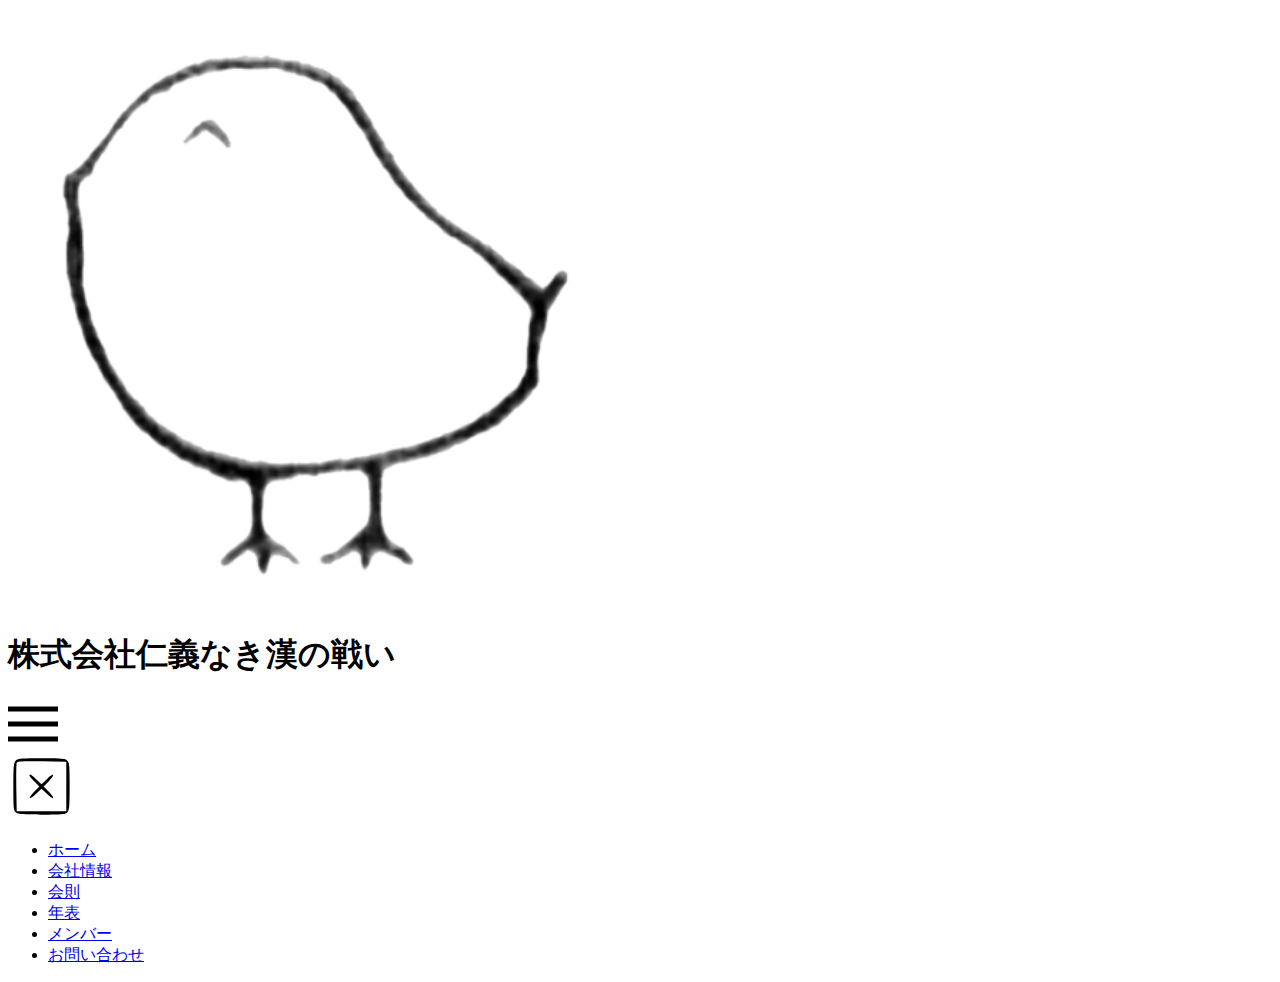
==== index.html @ 6ef2400f "透過スクロール追加" ====
<!DOCTYPE html>
<html lang="ja">
  <head>
    <meta charset="UTF-8" />
    <meta name="viewport" content="width=device-width, initial-scale=1.0" />
    <link
      rel="apple-touch-icon"
      sizes="180x180"
      href="/img/favicon/apple-touch-icon.png"
    />
    <link
      rel="icon"
      type="image/png"
      sizes="32x32"
      href="/img/favicon/favicon-32x32.png"
    />
    <link
      rel="icon"
      type="image/png"
      sizes="16x16"
      href="/img/favicon/favicon-16x16.png"
    />
    <link rel="manifest" href="/img/favicon/site.webmanifest" />
    <link
      rel="mask-icon"
      href="/img/favicon/safari-pinned-tab.svg"
      color="#5bbad5"
    />
    <link rel="preconnect" href="https://fonts.googleapis.com" />
    <link rel="preconnect" href="https://fonts.gstatic.com" crossorigin />
    <link
      href="https://fonts.googleapis.com/css2?family=Roboto:ital,wght@0,100;0,300;0,400;0,500;0,700;0,900;1,100;1,300;1,400;1,500;1,700;1,900&display=swap"
      rel="stylesheet"
    />
    <link
      href="https://fonts.googleapis.com/css2?family=Noto+Sans+JP:wght@100..900&display=swap"
      rel="stylesheet"
    />
    <meta name="msapplication-TileColor" content="#da532c" />
    <meta name="theme-color" content="#ffffff" />
    <title>仁義なき漢の戦い</title>
    <link rel="stylesheet" href="css/main.css" />
  </head>
  <body>
    <header class="header">
      <div class="header__container--left">
        <div class="header__img-bird">
          <img src="img/yumetsuma_bird.svg" alt="ゆめつまバード" />
        </div>
        <h1 class="header__title-company">
          株式会社<span class="header__title-jingi">仁義なき漢の戦い</span>
        </h1>
      </div>

      <div id="hamburgerOpen" class="header__menu--open">
        <img src="img/hamburger_open.svg" alt="メニュー開く" />
      </div>
      <div id="hamburgerClose" class="header__menu--close">
        <img src="img/hamburger_close.svg" alt="メニュー閉じる" />
      </div>

      <ul id="headerNavList" class="header__nav-list">
        <li><a href="index.html">ホーム</a></li>
        <li><a href="company.html">会社情報</a></li>
        <li><a href="constitution.html">会則</a></li>
        <li><a href="history.html">年表</a></li>
        <li><a href="member.html">メンバー</a></li>
        <li><a href="contact.html">お問い合わせ</a></li>
      </ul>
    </header>

    <script src="js/main.js"></script>
  </body>
</html>
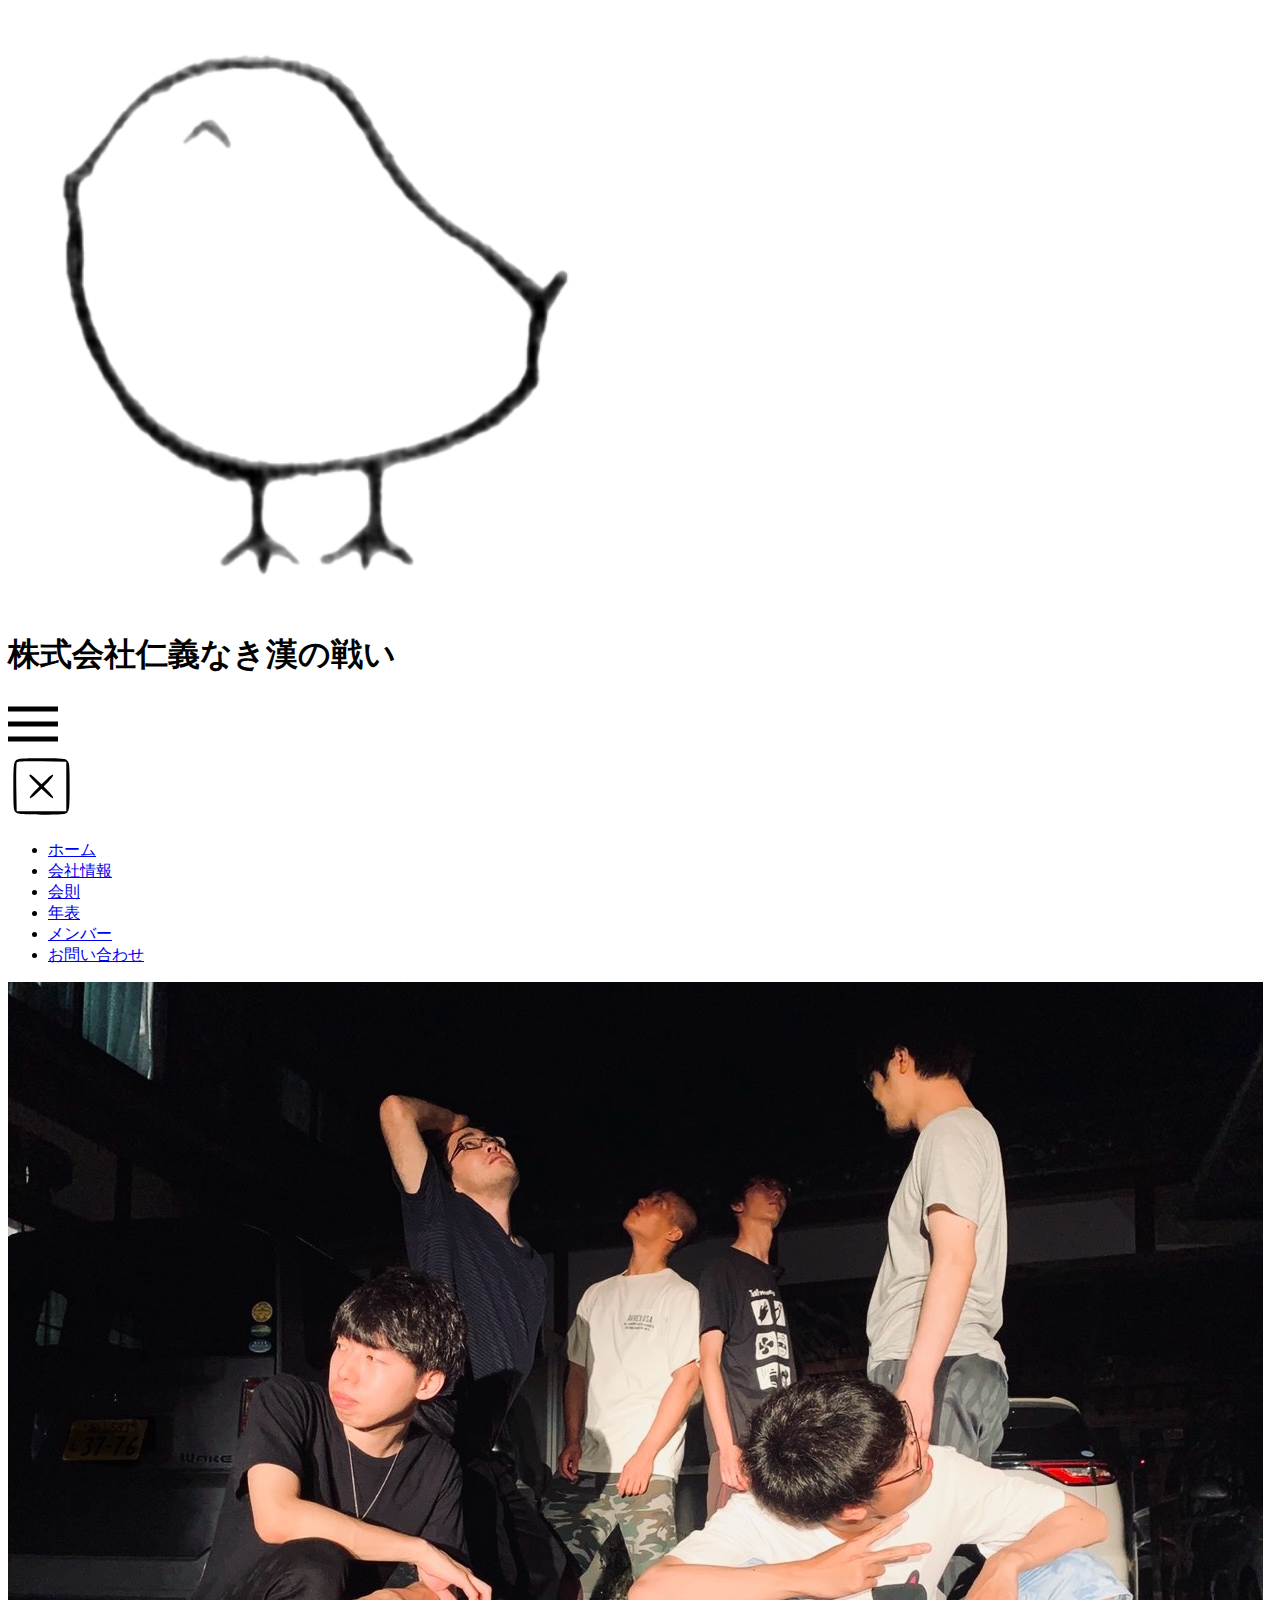
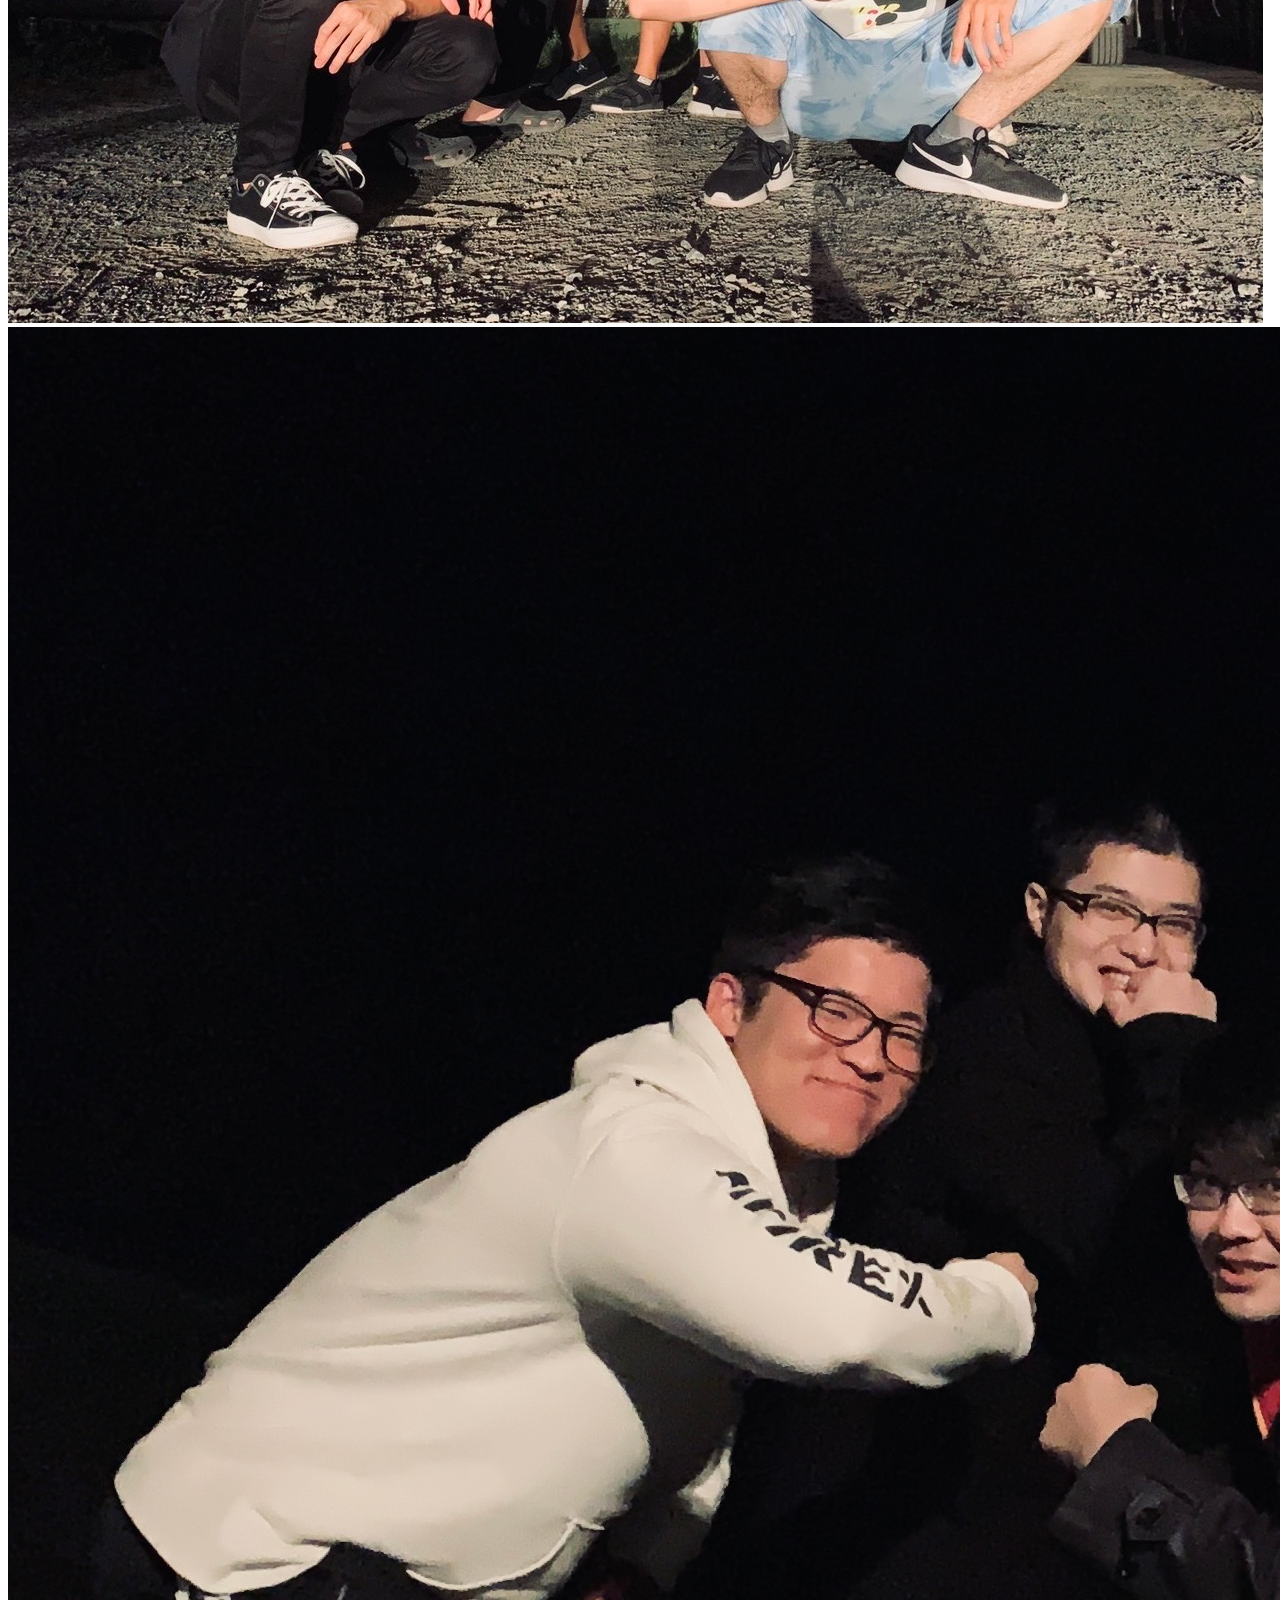
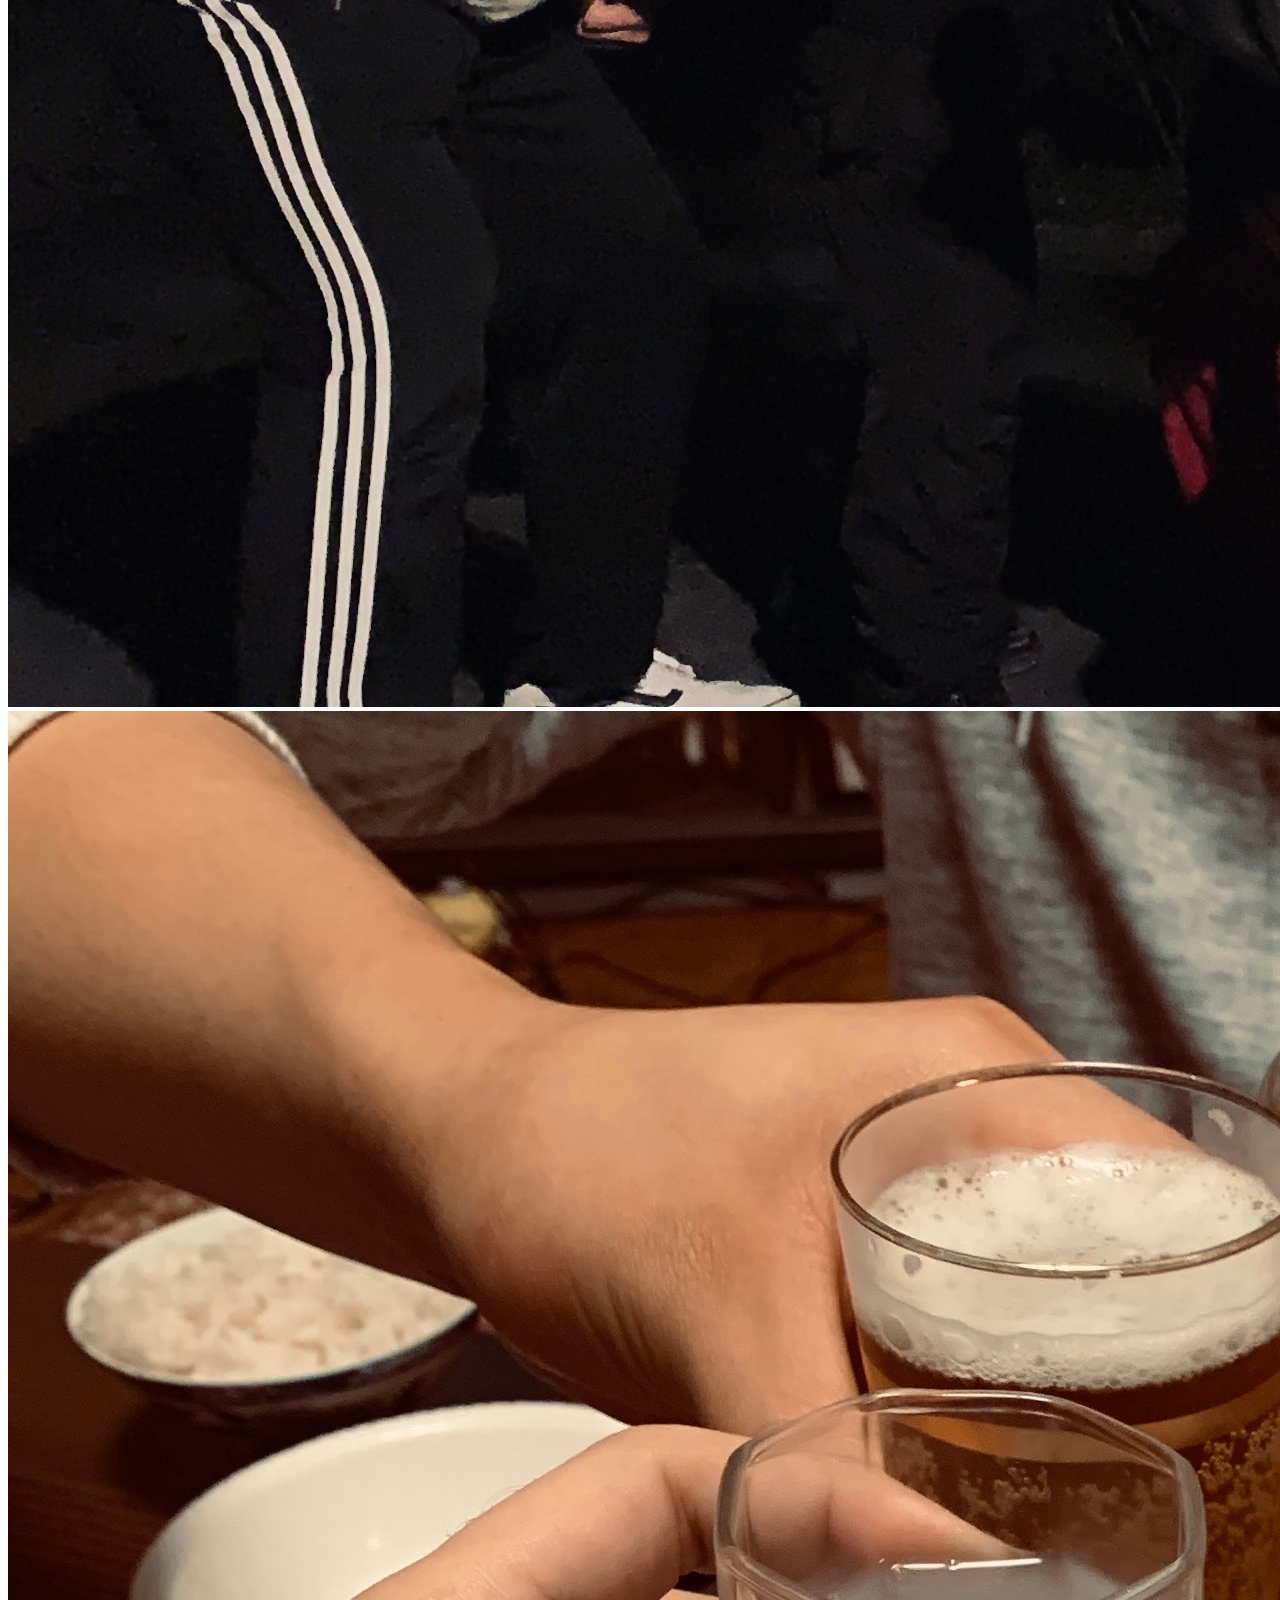
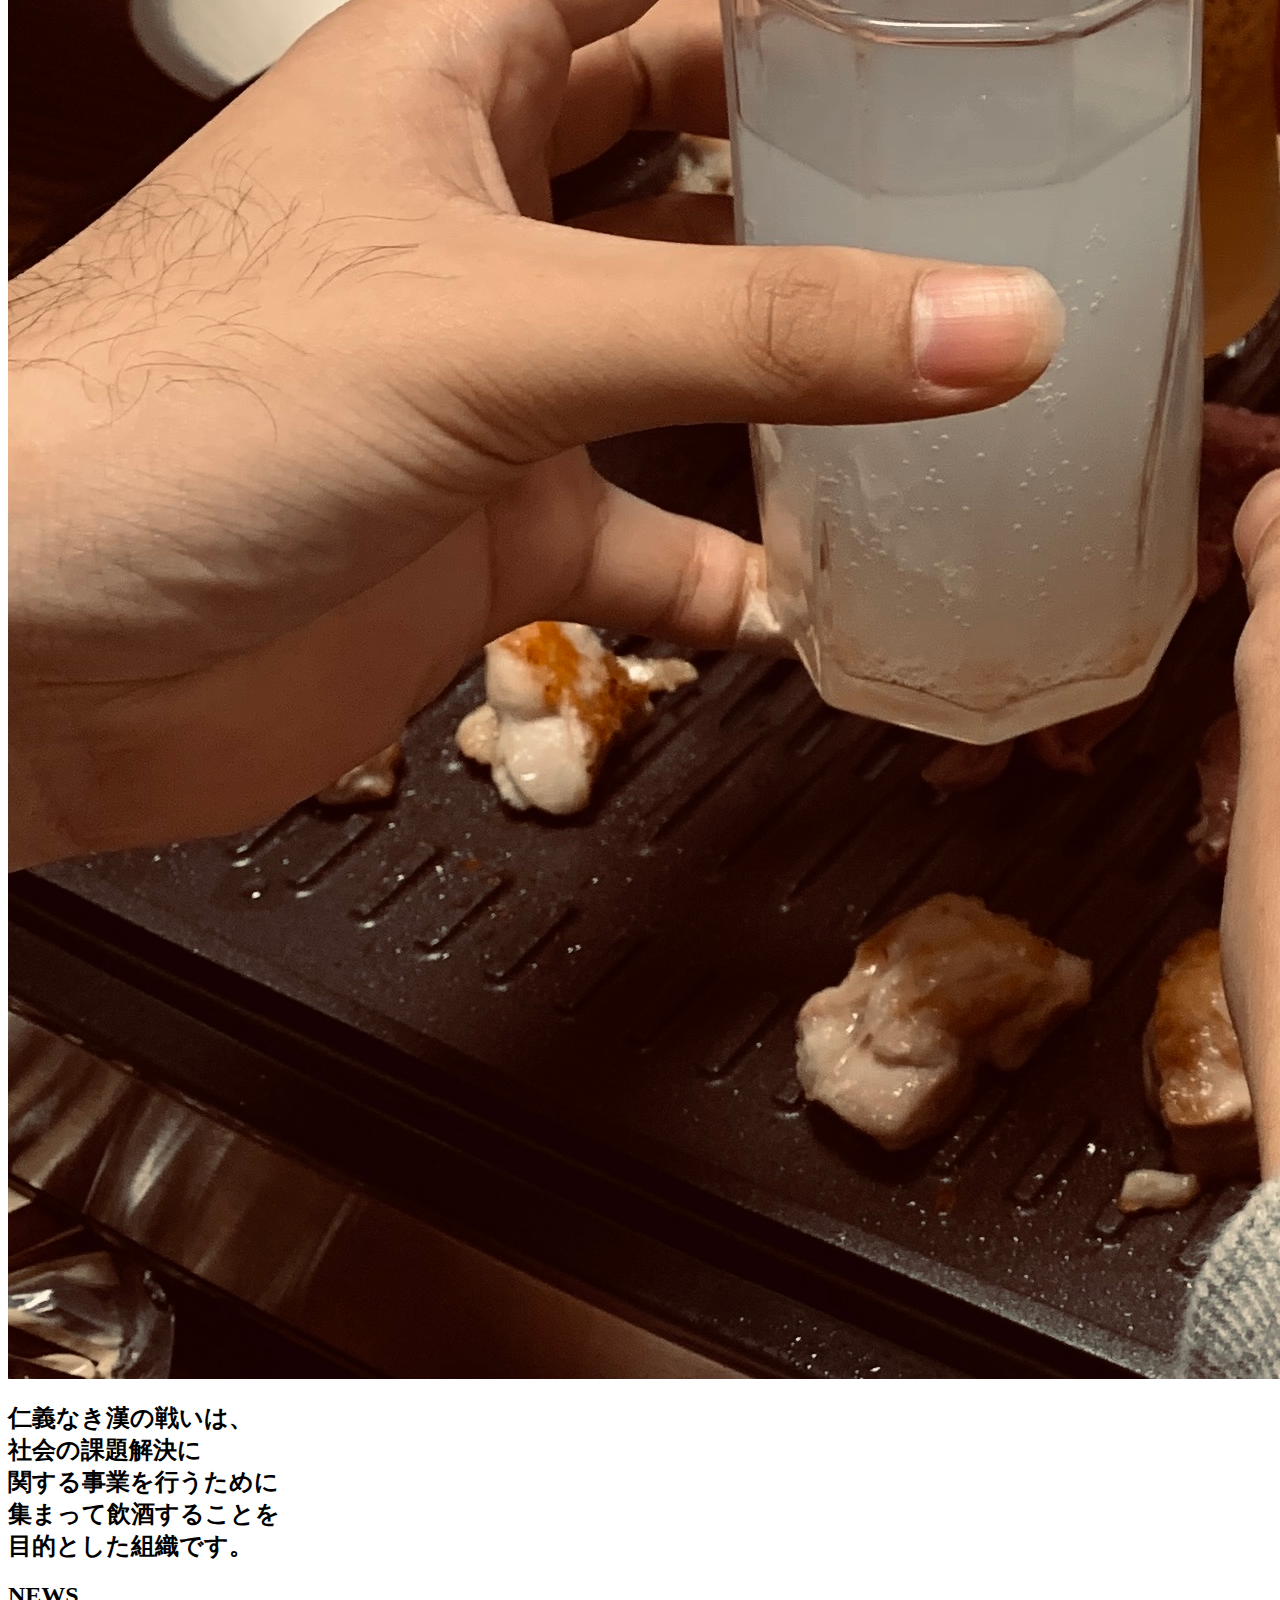
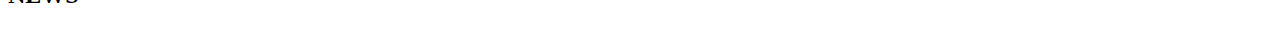
==== commit 25e45dc9: "ホーム作成" ====
--- a/index.html
+++ b/index.html
@@ -69,6 +69,37 @@
       </ul>
     </header>
 
+    <main>
+      <section id="first-view" class="fv__container">
+        <div class="fv__inner">
+          <div class="slider__container">
+            <div class="slider__image">
+              <img src="img/home/home_slide1.jpg" alt="集合写真" />
+            </div>
+            <div class="slider__image">
+              <img src="img/home/home_slide2.jpg" alt="肩入れた集合写真" />
+            </div>
+            <div class="slider__image">
+              <img src="img/home/home_slide3.jpg" alt="乾杯の写真" />
+            </div>
+          </div>
+          <h2 class="home__text-rules">
+            <span
+              >仁義なき漢の戦いは、<br />
+              社会の課題解決に<br />
+              関する事業を行うために<br />
+              集まって飲酒することを<br />
+              目的とした組織です。</span
+            >
+          </h2>
+        </div>
+      </section>
+
+      <section>
+        <h2 class="home__news-title">NEWS</h2>
+      </section>
+    </main>
+
     <script src="js/main.js"></script>
   </body>
 </html>
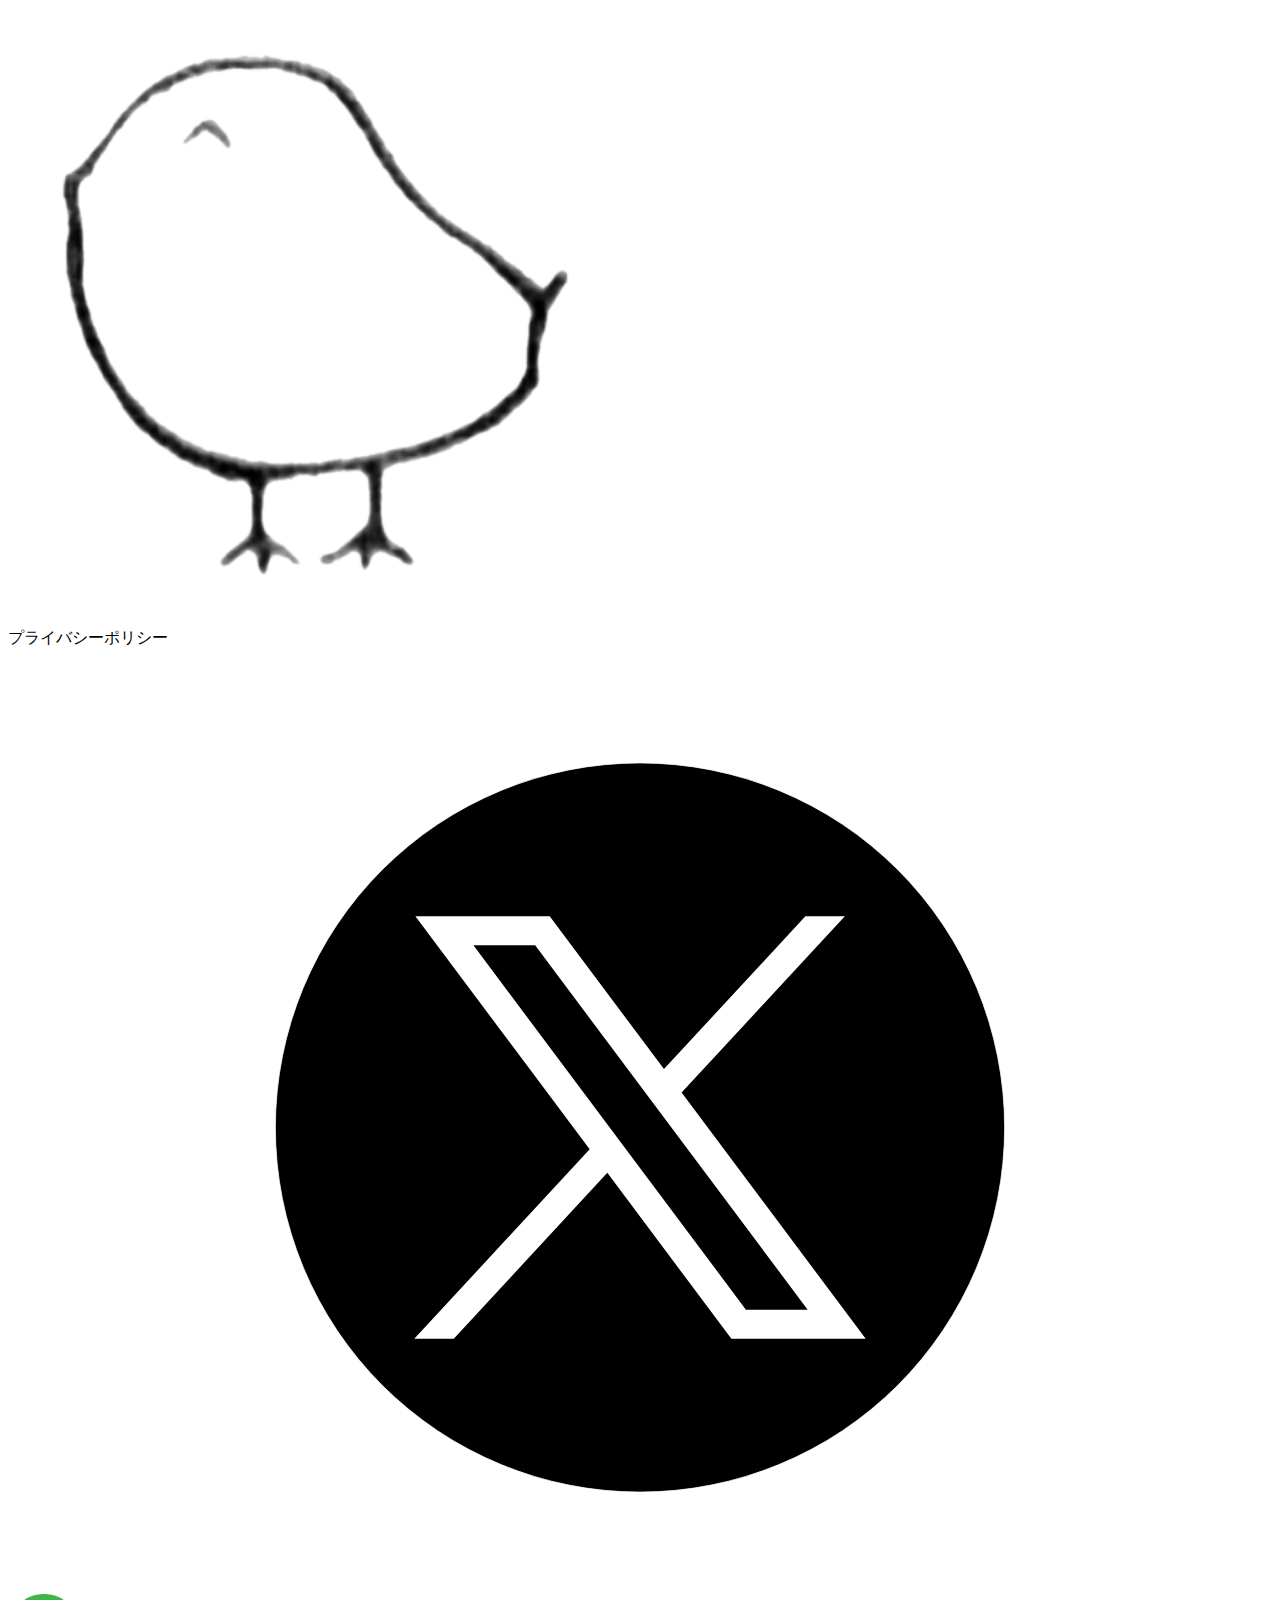
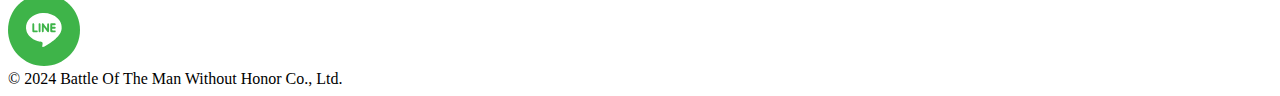
==== commit c63394e0: "コメントアウトとか" ====
--- a/index.html
+++ b/index.html
@@ -41,64 +41,31 @@
     <title>仁義なき漢の戦い</title>
     <link rel="stylesheet" href="css/main.css" />
   </head>
+
   <body>
-    <header class="header">
-      <div class="header__container--left">
-        <div class="header__img-bird">
-          <img src="img/yumetsuma_bird.svg" alt="ゆめつまバード" />
+    <footer class="footer">
+      <div class="footer__container--on">
+        <img
+          src="img/footer/yumetsuma_bird (1).svg"
+          class="footer__img-jingi"
+          alt="ゆめつまロゴ"
+        />
+        <p id="textPolicy">プライバシーポリシー</p>
+        <div class="footer__container--left">
+          <a href="https://x.com/JingiNOT" class="footer__icon-x"
+            ><img src="img/footer/icon_X.svg" alt="xへのリンク"
+          /></a>
+          <a
+            href="https://store.line.me/stickershop/product/11275296/ja"
+            class="footer__icon-line"
+            ><img src="img/footer/icon_line.svg" alt="lineへのリンク"
+          /></a>
         </div>
-        <h1 class="header__title-company">
-          株式会社<span class="header__title-jingi">仁義なき漢の戦い</span>
-        </h1>
       </div>
-
-      <div id="hamburgerOpen" class="header__menu--open">
-        <img src="img/hamburger_open.svg" alt="メニュー開く" />
+      <div class="footer__text-copy">
+        &copy; 2024 Battle Of The Man Without Honor Co., Ltd.
       </div>
-      <div id="hamburgerClose" class="header__menu--close">
-        <img src="img/hamburger_close.svg" alt="メニュー閉じる" />
-      </div>
-
-      <ul id="headerNavList" class="header__nav-list">
-        <li><a href="index.html">ホーム</a></li>
-        <li><a href="company.html">会社情報</a></li>
-        <li><a href="constitution.html">会則</a></li>
-        <li><a href="history.html">年表</a></li>
-        <li><a href="member.html">メンバー</a></li>
-        <li><a href="contact.html">お問い合わせ</a></li>
-      </ul>
-    </header>
-
-    <main>
-      <section id="first-view" class="fv__container">
-        <div class="fv__inner">
-          <div class="slider__container">
-            <div class="slider__image">
-              <img src="img/home/home_slide1.jpg" alt="集合写真" />
-            </div>
-            <div class="slider__image">
-              <img src="img/home/home_slide2.jpg" alt="肩入れた集合写真" />
-            </div>
-            <div class="slider__image">
-              <img src="img/home/home_slide3.jpg" alt="乾杯の写真" />
-            </div>
-          </div>
-          <h2 class="home__text-rules">
-            <span
-              >仁義なき漢の戦いは、<br />
-              社会の課題解決に<br />
-              関する事業を行うために<br />
-              集まって飲酒することを<br />
-              目的とした組織です。</span
-            >
-          </h2>
-        </div>
-      </section>
-
-      <section>
-        <h2 class="home__news-title">NEWS</h2>
-      </section>
-    </main>
+    </footer>
 
     <script src="js/main.js"></script>
   </body>
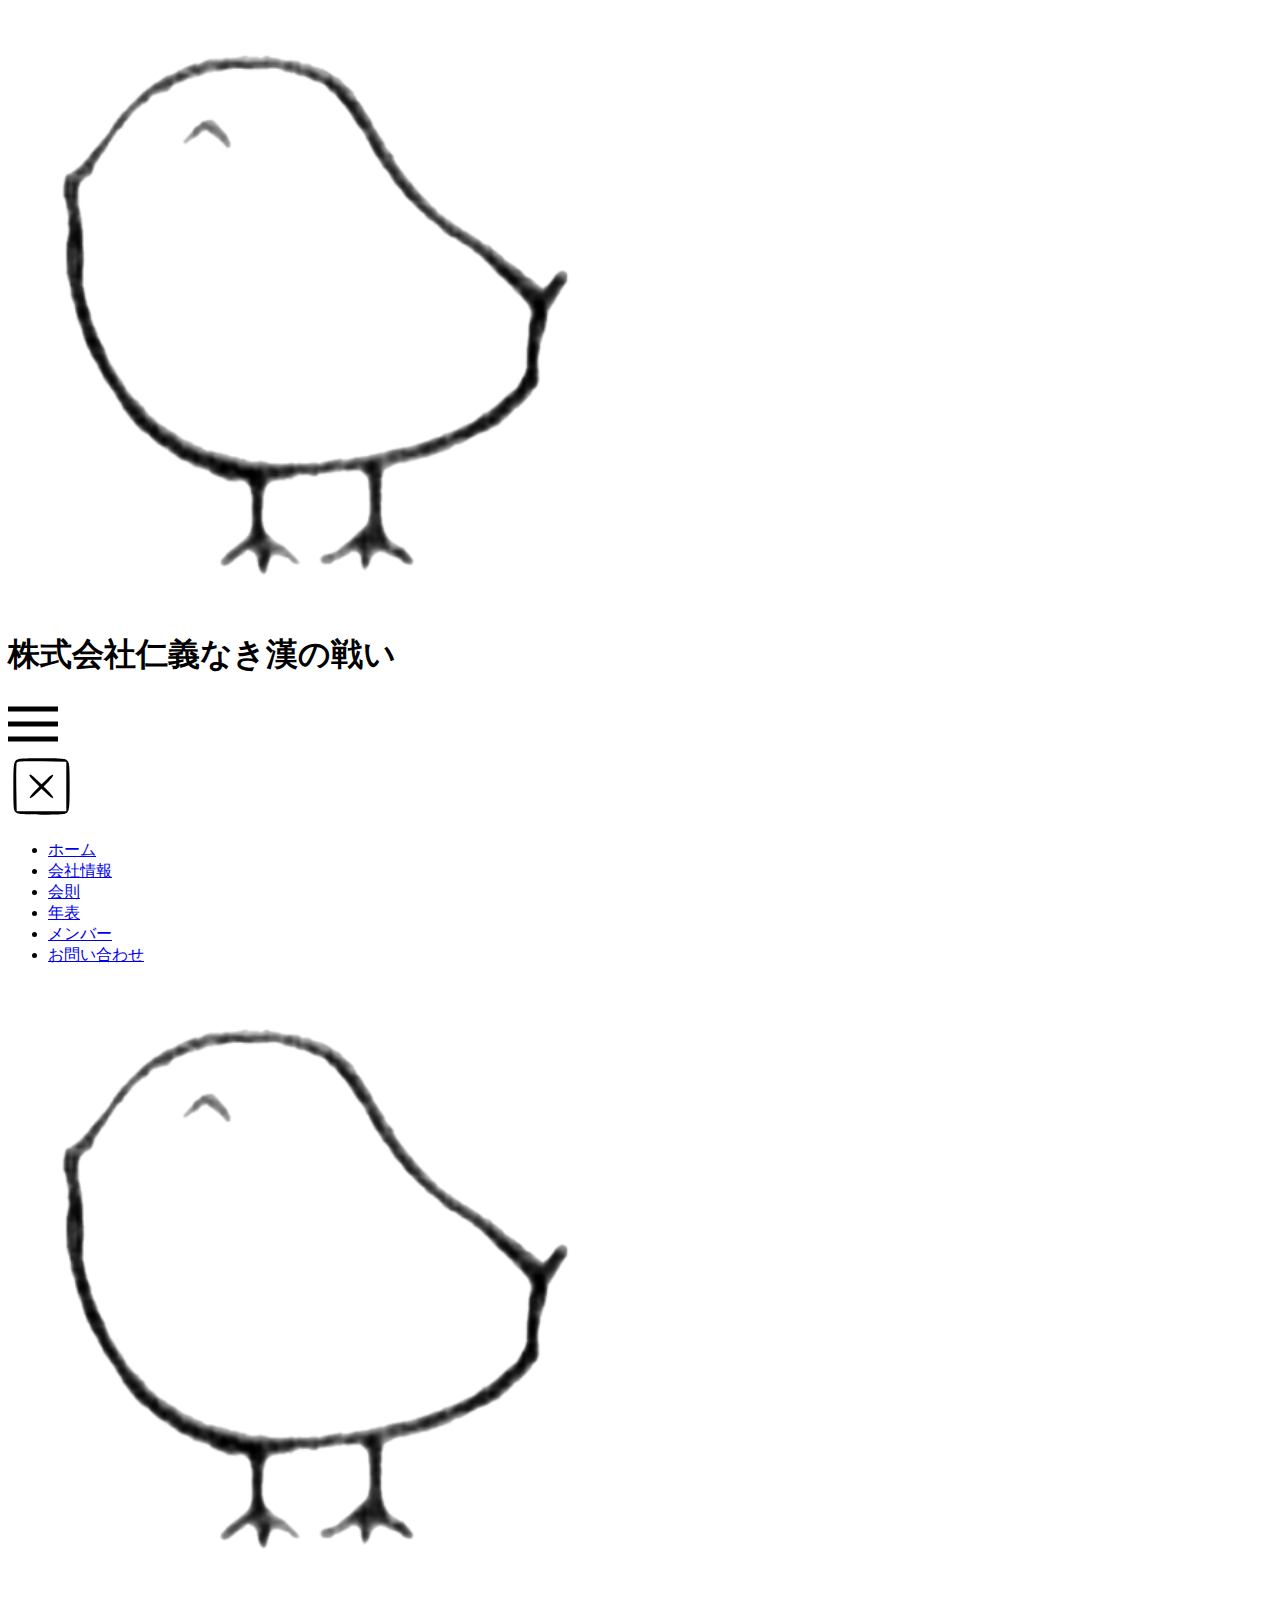
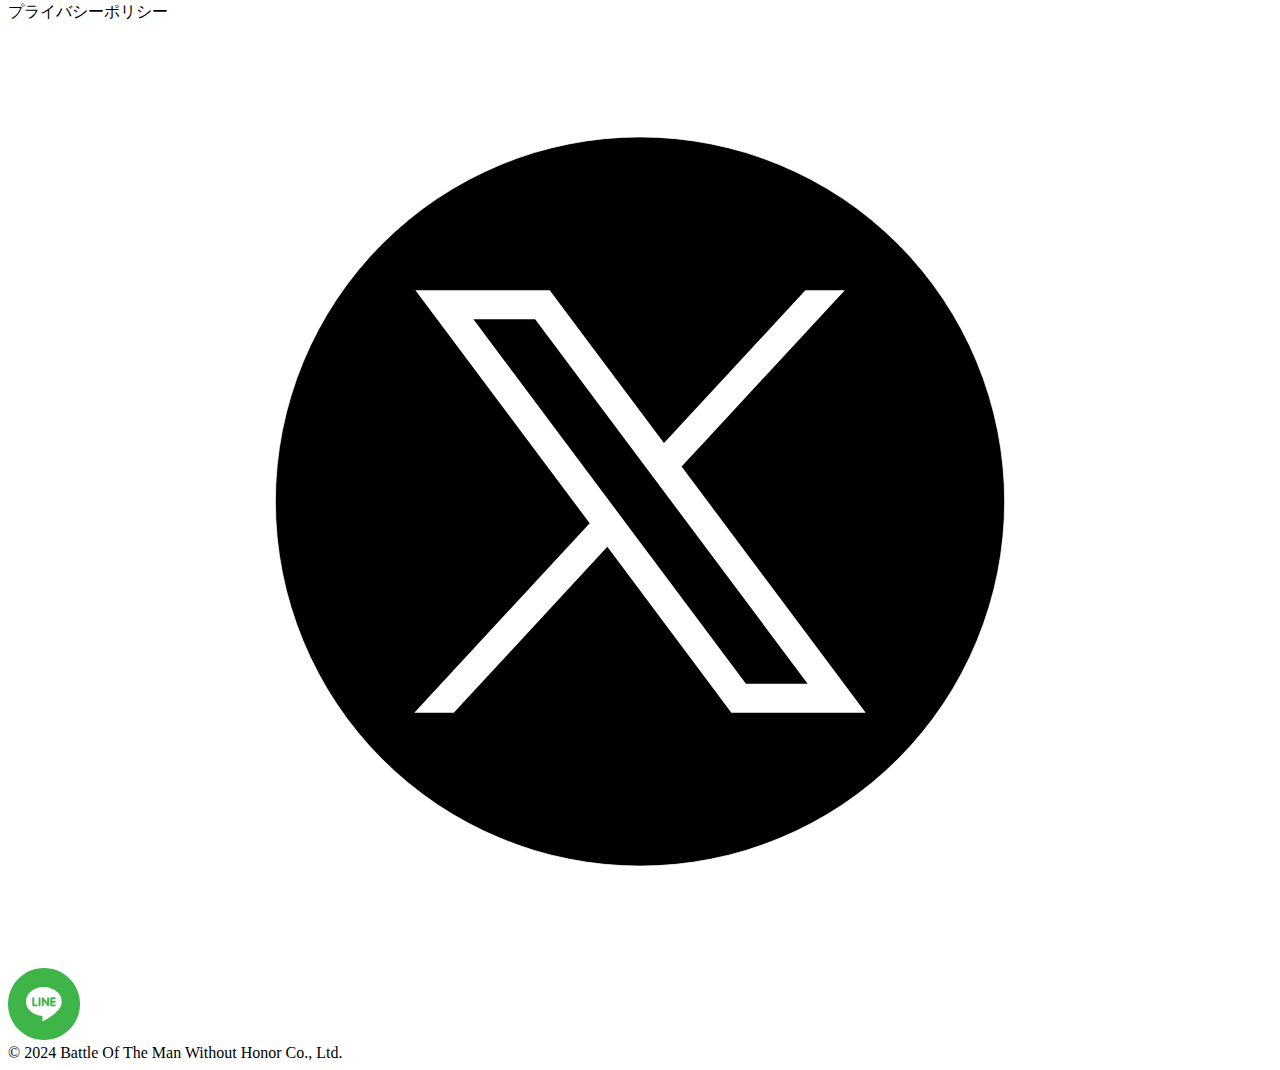
==== commit bdcba281: "Merge branch 'develop' into feature/footer" ====
--- a/index.html
+++ b/index.html
@@ -41,8 +41,34 @@
     <title>仁義なき漢の戦い</title>
     <link rel="stylesheet" href="css/main.css" />
   </head>
+  <body>
+    <header class="header">
+      <div class="header__container--left">
+        <div class="header__img-bird">
+          <img src="img/yumetsuma_bird.svg" alt="ゆめつまバード" />
+        </div>
+        <h1 class="header__title-company">
+          株式会社<span class="header__title-jingi">仁義なき漢の戦い</span>
+        </h1>
+      </div>
 
-  <body>
+      <div id="hamburgerOpen" class="header__menu--open">
+        <img src="img/hamburger_open.svg" alt="メニュー開く" />
+      </div>
+      <div id="hamburgerClose" class="header__menu--close">
+        <img src="img/hamburger_close.svg" alt="メニュー閉じる" />
+      </div>
+
+      <ul id="headerNavList" class="header__nav-list">
+        <li><a href="index.html">ホーム</a></li>
+        <li><a href="company.html">会社情報</a></li>
+        <li><a href="constitution.html">会則</a></li>
+        <li><a href="history.html">年表</a></li>
+        <li><a href="member.html">メンバー</a></li>
+        <li><a href="contact.html">お問い合わせ</a></li>
+      </ul>
+    </header>
+
     <footer class="footer">
       <div class="footer__container--on">
         <img
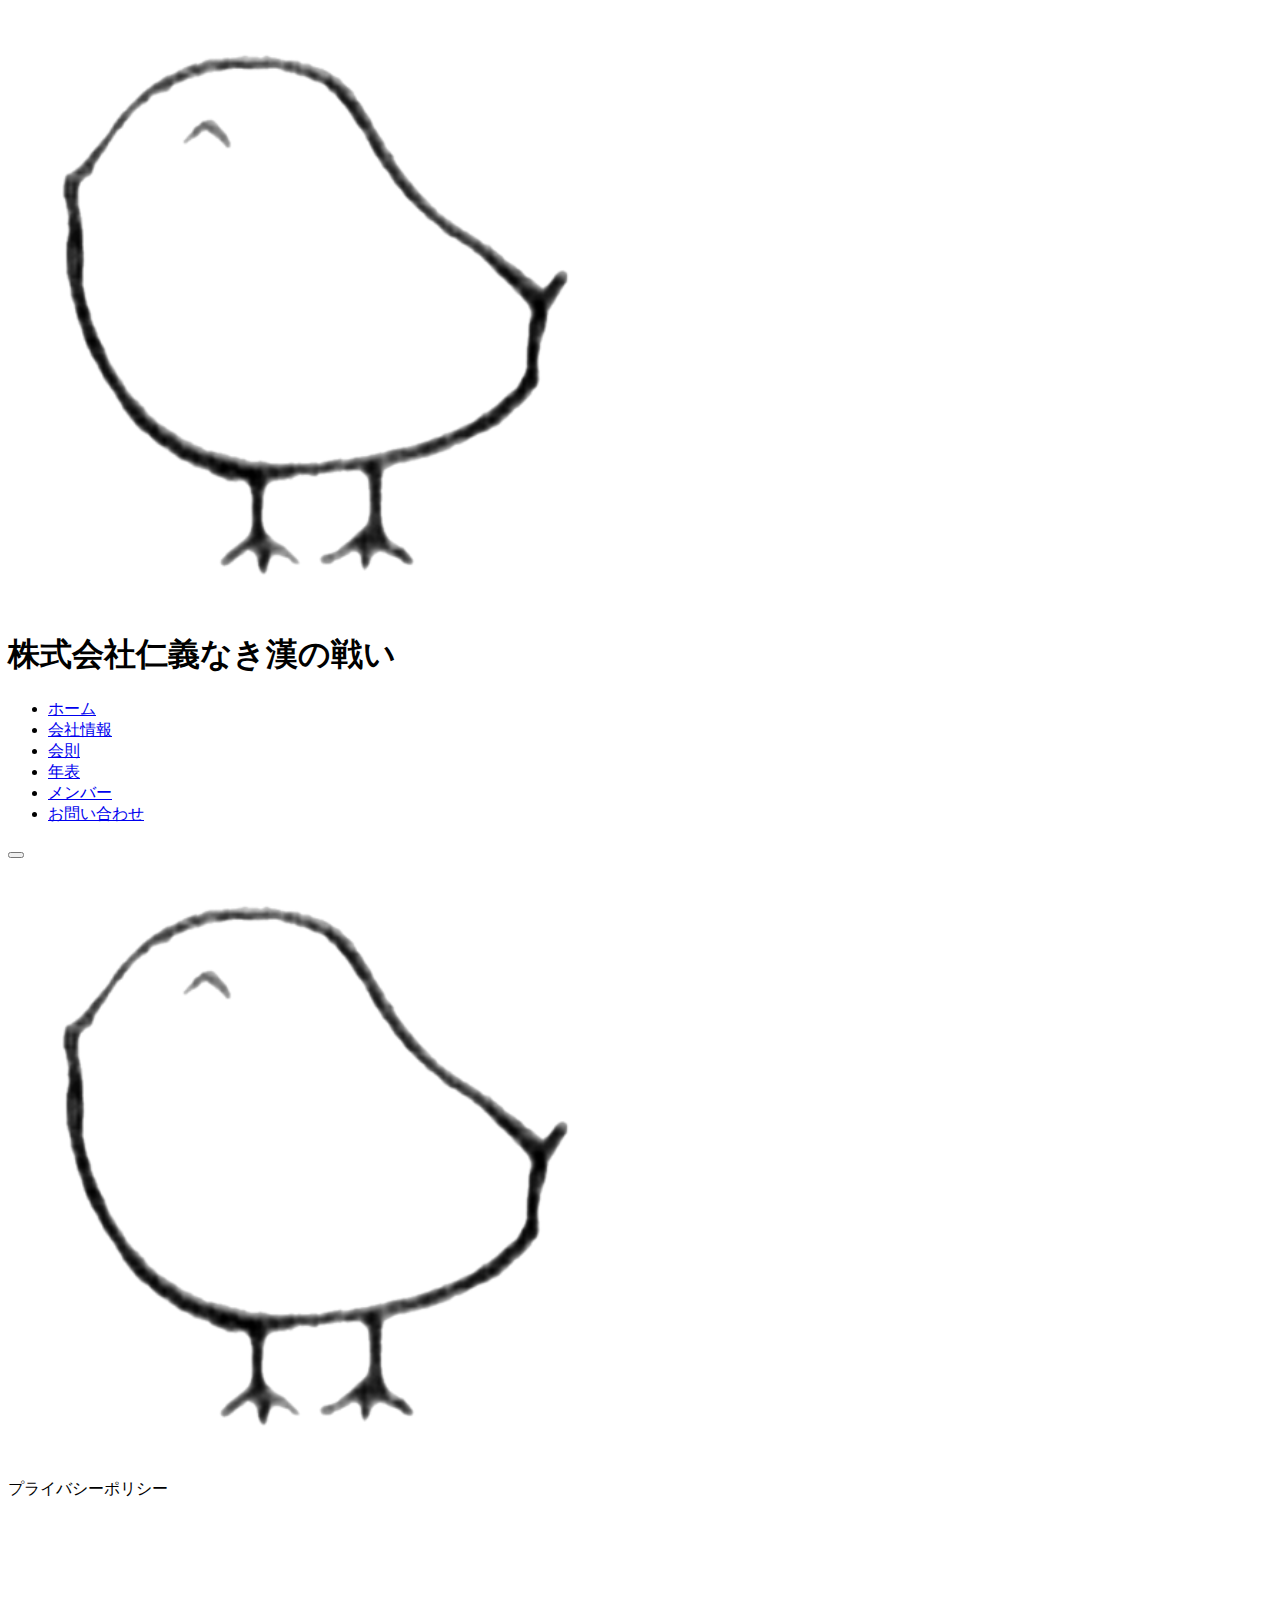
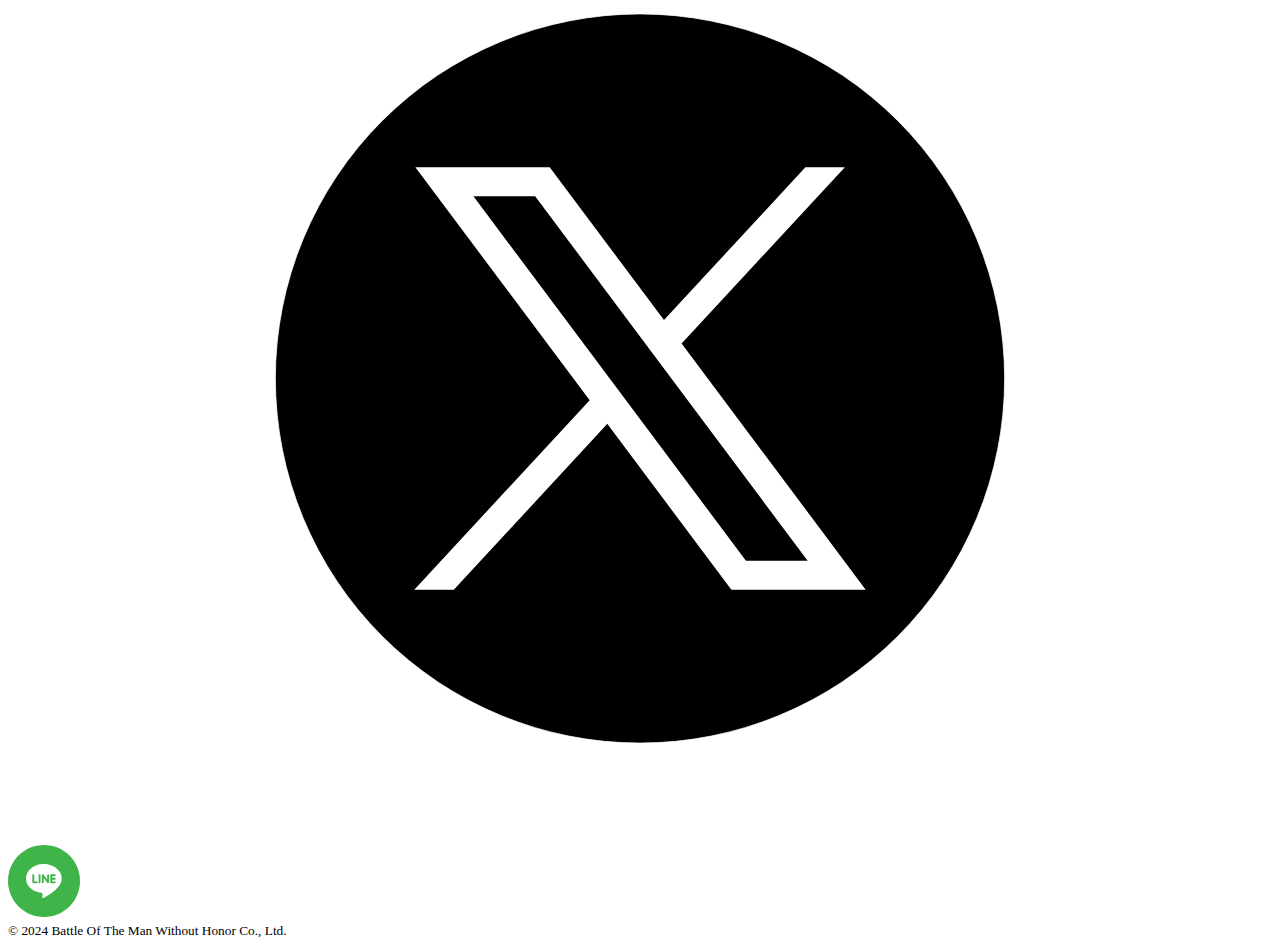
==== commit c101071f: "fix: headerとfooterの修正" ====
--- a/index.html
+++ b/index.html
@@ -43,39 +43,37 @@
   </head>
   <body>
     <header class="header">
-      <div class="header__container--left">
-        <div class="header__img-bird">
-          <img src="img/yumetsuma_bird.svg" alt="ゆめつまバード" />
+      <div class="header__container">
+        <div class="header__container--left">
+          <div class="header__img-bird">
+            <img src="img/yumetsuma_bird.svg" alt="ゆめつまバード" />
+          </div>
+          <h1 class="header__title-company">
+            株式会社<span class="header__title-jingi">仁義なき漢の戦い</span>
+          </h1>
         </div>
-        <h1 class="header__title-company">
-          株式会社<span class="header__title-jingi">仁義なき漢の戦い</span>
-        </h1>
+
+        <div id="headerNavOverlay" class="header__nav-overlay"></div>
+        <ul id="headerNavList" class="header__nav-menu">
+          <li><a href="index.html">ホーム</a></li>
+          <li><a href="company.html">会社情報</a></li>
+          <li><a href="constitution.html">会則</a></li>
+          <li><a href="history.html">年表</a></li>
+          <li><a href="member.html">メンバー</a></li>
+          <li><a href="/#contact">お問い合わせ</a></li>
+        </ul>
+
+        <button id="hamburgerMenu" class="header__menu">
+          <span></span><span></span><span></span>
+        </button>
       </div>
-
-      <div id="hamburgerOpen" class="header__menu--open">
-        <img src="img/hamburger_open.svg" alt="メニュー開く" />
-      </div>
-      <div id="hamburgerClose" class="header__menu--close">
-        <img src="img/hamburger_close.svg" alt="メニュー閉じる" />
-      </div>
-
-      <ul id="headerNavList" class="header__nav-list">
-        <li><a href="index.html">ホーム</a></li>
-        <li><a href="company.html">会社情報</a></li>
-        <li><a href="constitution.html">会則</a></li>
-        <li><a href="history.html">年表</a></li>
-        <li><a href="member.html">メンバー</a></li>
-        <li><a href="contact.html">お問い合わせ</a></li>
-      </ul>
     </header>
 
     <footer class="footer">
       <div class="footer__container--on">
-        <img
-          src="img/footer/yumetsuma_bird (1).svg"
-          class="footer__img-jingi"
-          alt="ゆめつまロゴ"
-        />
+        <div class="footer__img-jingi">
+          <img src="img/footer/yumetsuma_bird (1).svg" alt="ゆめつまロゴ" />
+        </div>
         <p id="textPolicy">プライバシーポリシー</p>
         <div class="footer__container--left">
           <a href="https://x.com/JingiNOT" class="footer__icon-x"
@@ -88,9 +86,9 @@
           /></a>
         </div>
       </div>
-      <div class="footer__text-copy">
+      <small class="footer__text-copy">
         &copy; 2024 Battle Of The Man Without Honor Co., Ltd.
-      </div>
+      </small>
     </footer>
 
     <script src="js/main.js"></script>
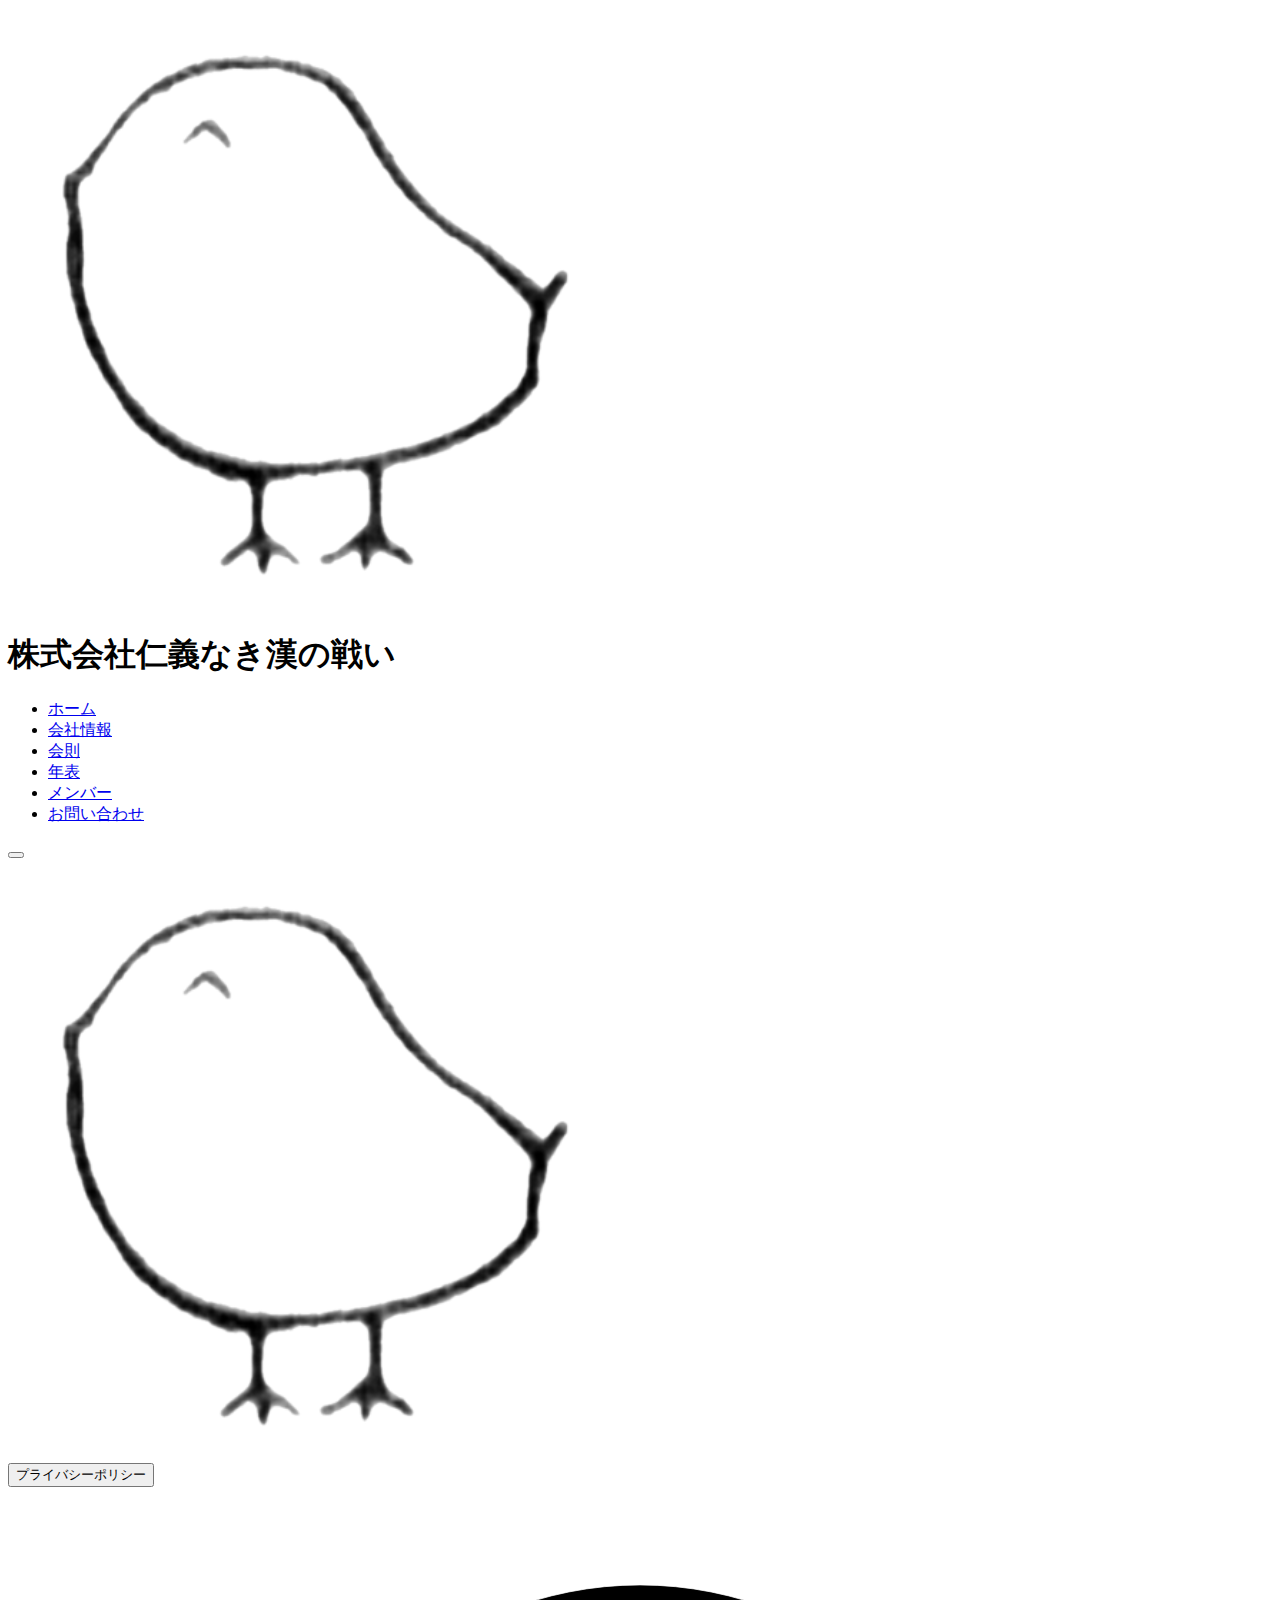
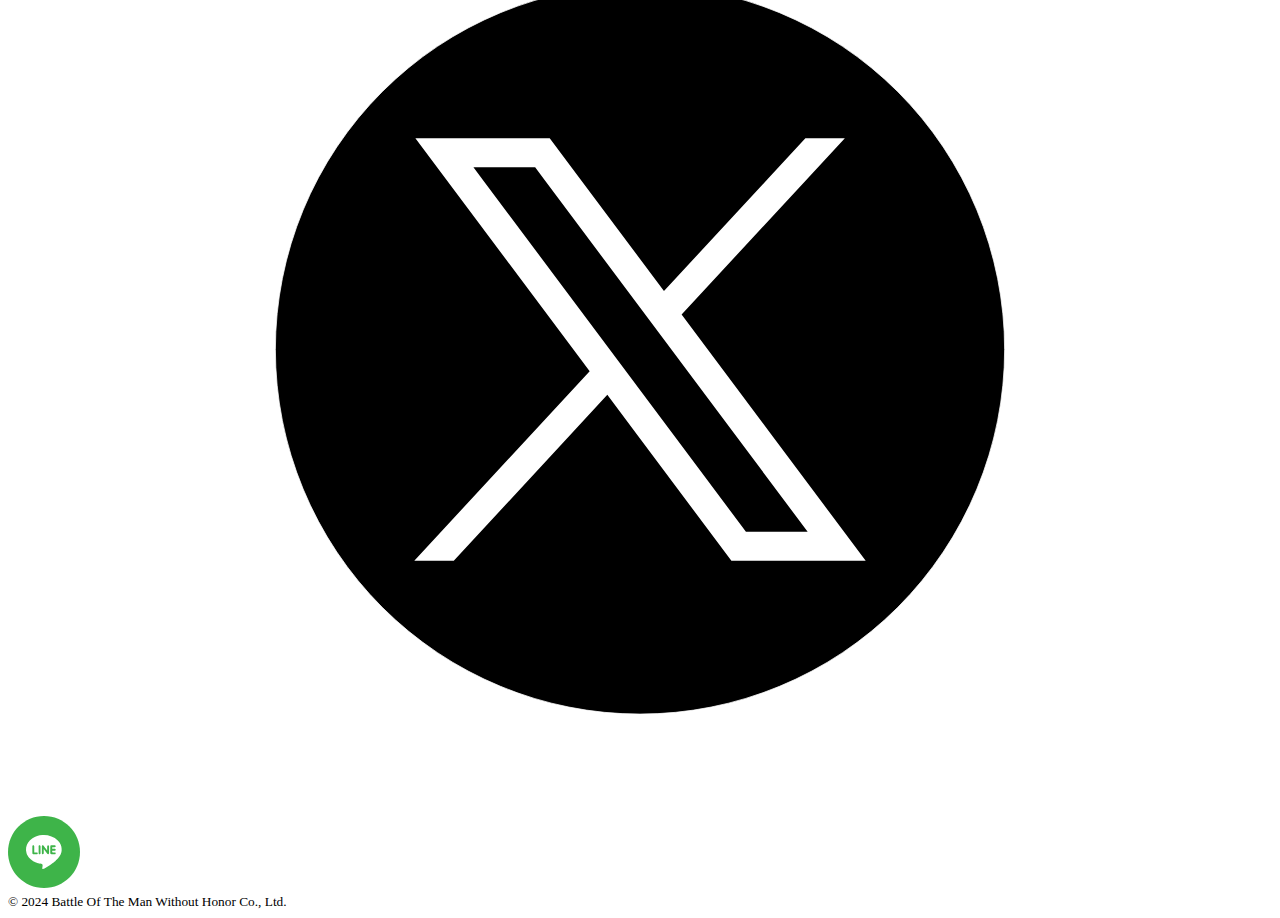
==== commit 8c4c26e9: "fix: 微調整" ====
--- a/index.html
+++ b/index.html
@@ -70,25 +70,29 @@
     </header>
 
     <footer class="footer">
-      <div class="footer__container--on">
-        <div class="footer__img-jingi">
-          <img src="img/footer/yumetsuma_bird (1).svg" alt="ゆめつまロゴ" />
+      <div class="footer__container">
+        <div class="footer__container--on">
+          <div class="footer__img-jingi">
+            <img src="img/footer/yumetsuma_bird (1).svg" alt="ゆめつまロゴ" />
+          </div>
+          <button id="textPolicy" class="footer__privacy-policy">
+            プライバシーポリシー
+          </button>
+          <div class="footer__container--left">
+            <a href="https://x.com/JingiNOT" class="footer__icon-x"
+              ><img src="img/footer/icon_X.svg" alt="xへのリンク"
+            /></a>
+            <a
+              href="https://store.line.me/stickershop/product/11275296/ja"
+              class="footer__icon-line"
+              ><img src="img/footer/icon_line.svg" alt="lineへのリンク"
+            /></a>
+          </div>
         </div>
-        <p id="textPolicy">プライバシーポリシー</p>
-        <div class="footer__container--left">
-          <a href="https://x.com/JingiNOT" class="footer__icon-x"
-            ><img src="img/footer/icon_X.svg" alt="xへのリンク"
-          /></a>
-          <a
-            href="https://store.line.me/stickershop/product/11275296/ja"
-            class="footer__icon-line"
-            ><img src="img/footer/icon_line.svg" alt="lineへのリンク"
-          /></a>
-        </div>
+        <small class="footer__text-copy">
+          &copy; 2024 Battle Of The Man Without Honor Co., Ltd.
+        </small>
       </div>
-      <small class="footer__text-copy">
-        &copy; 2024 Battle Of The Man Without Honor Co., Ltd.
-      </small>
     </footer>
 
     <script src="js/main.js"></script>
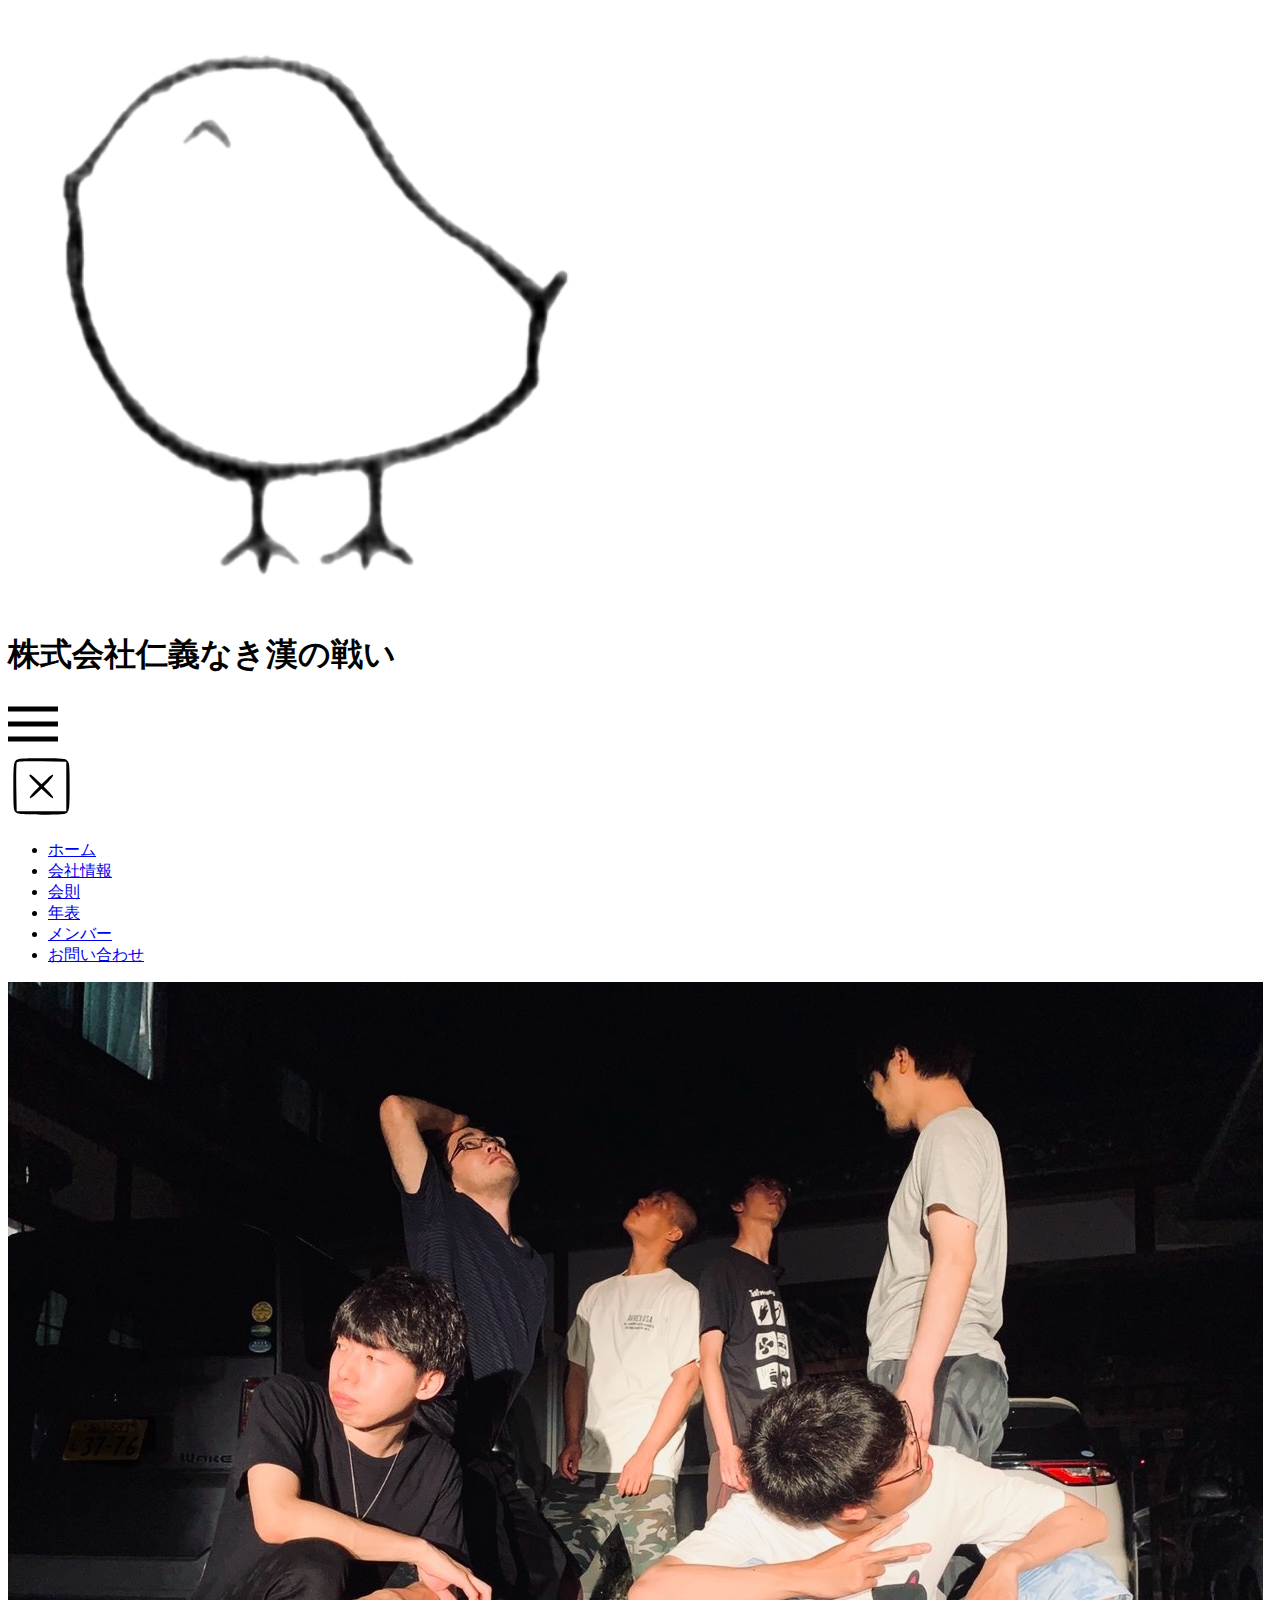
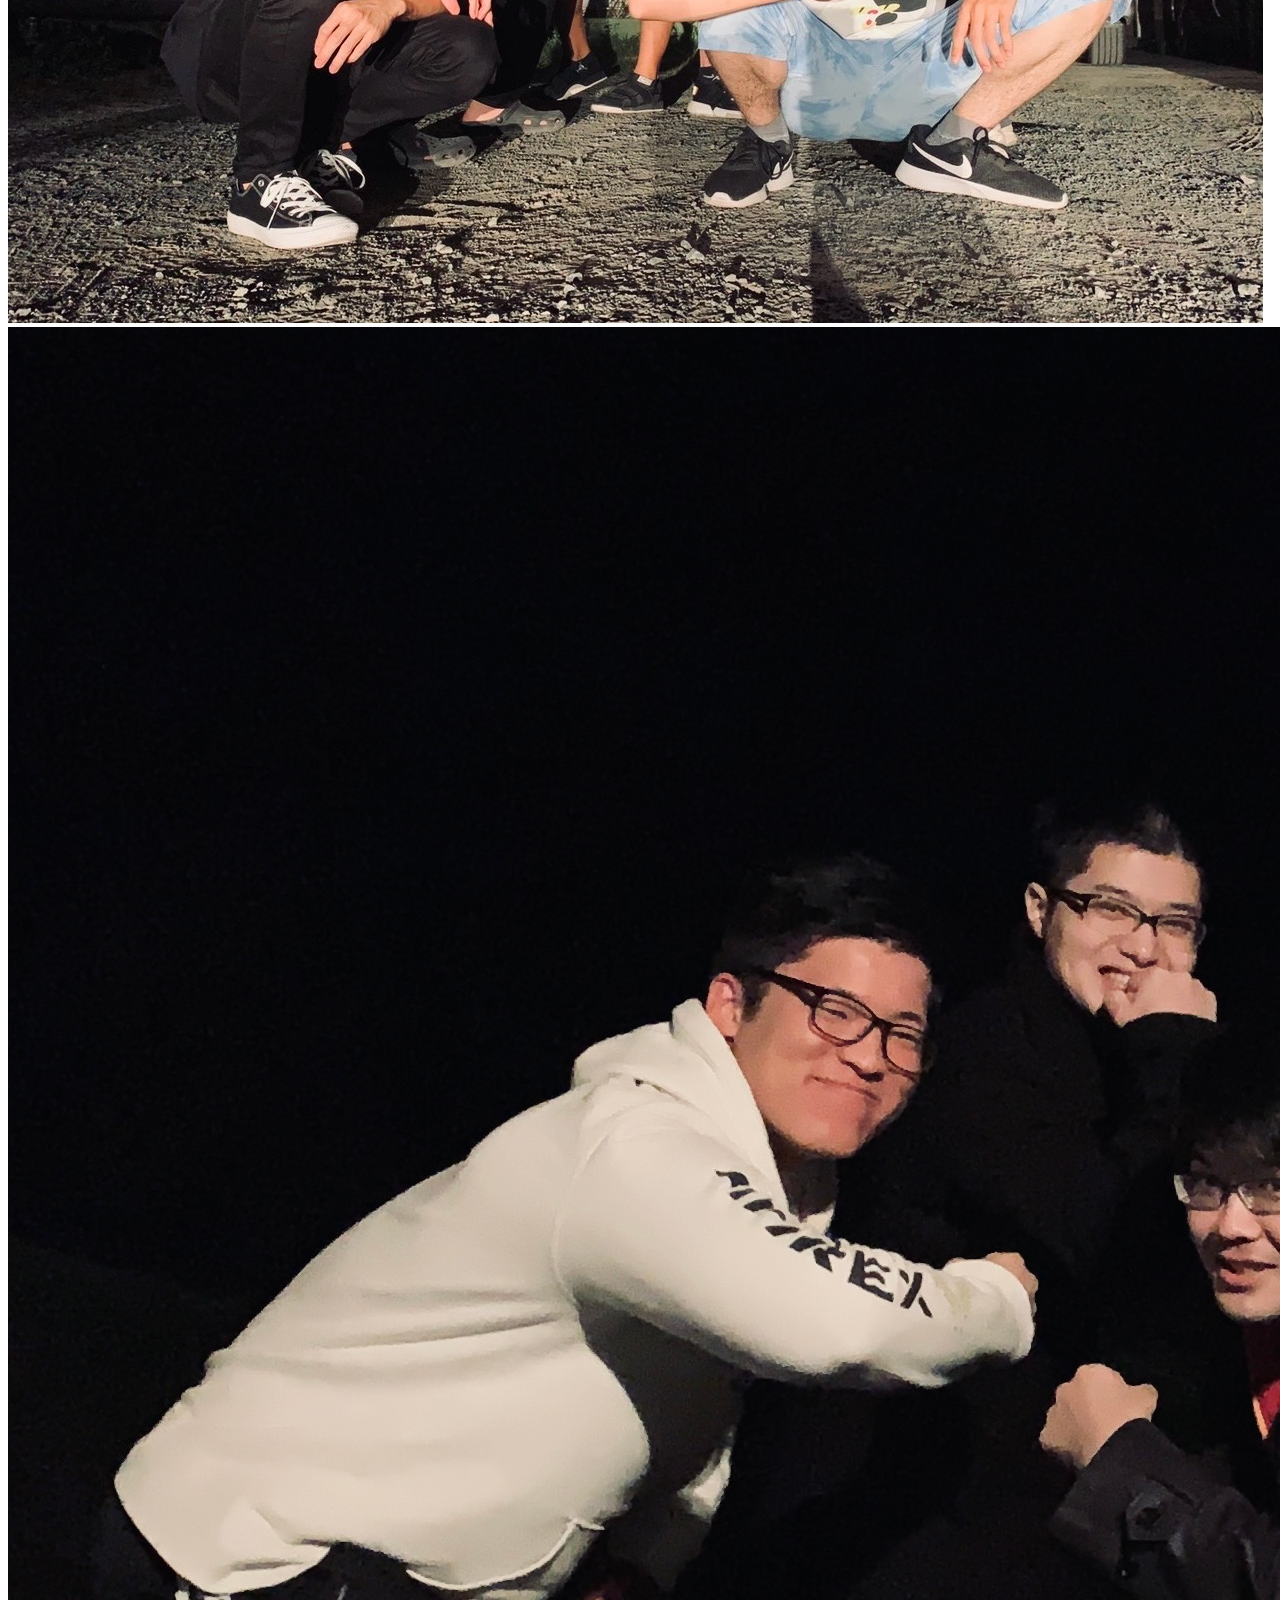
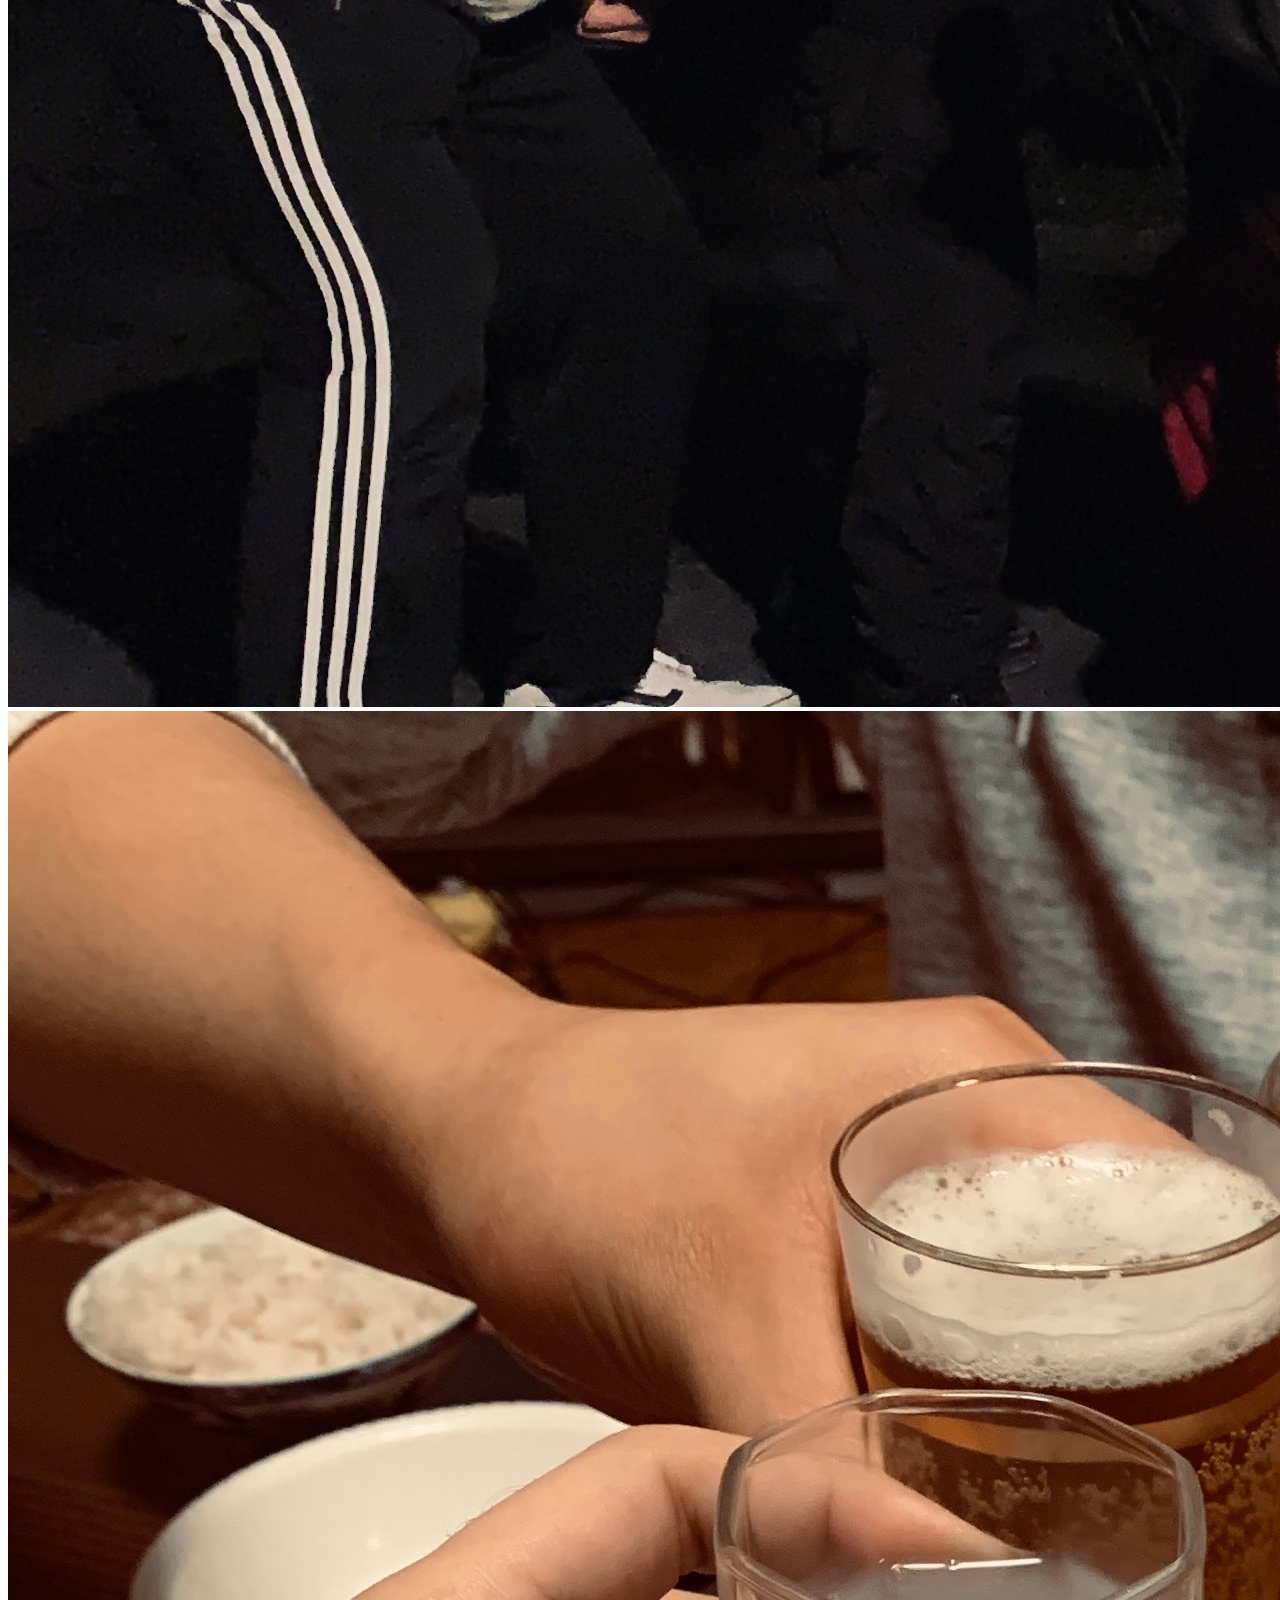
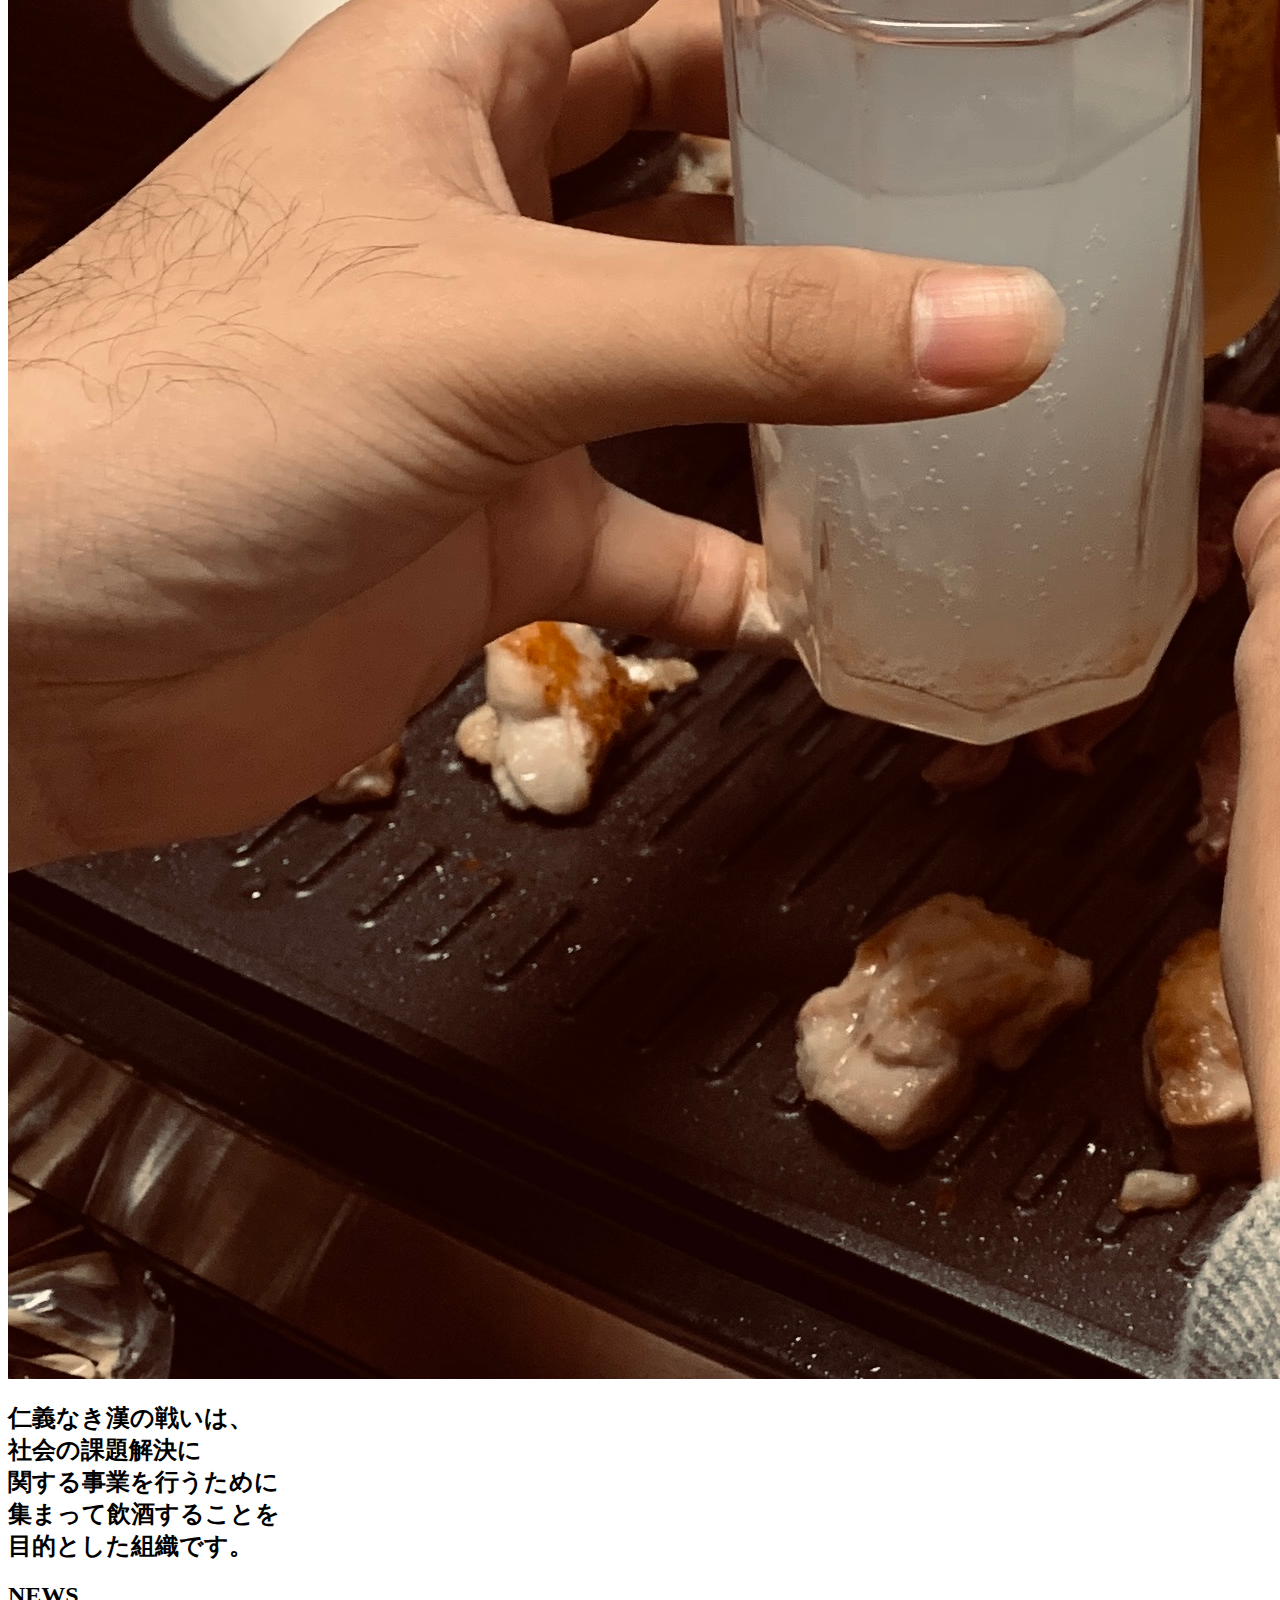
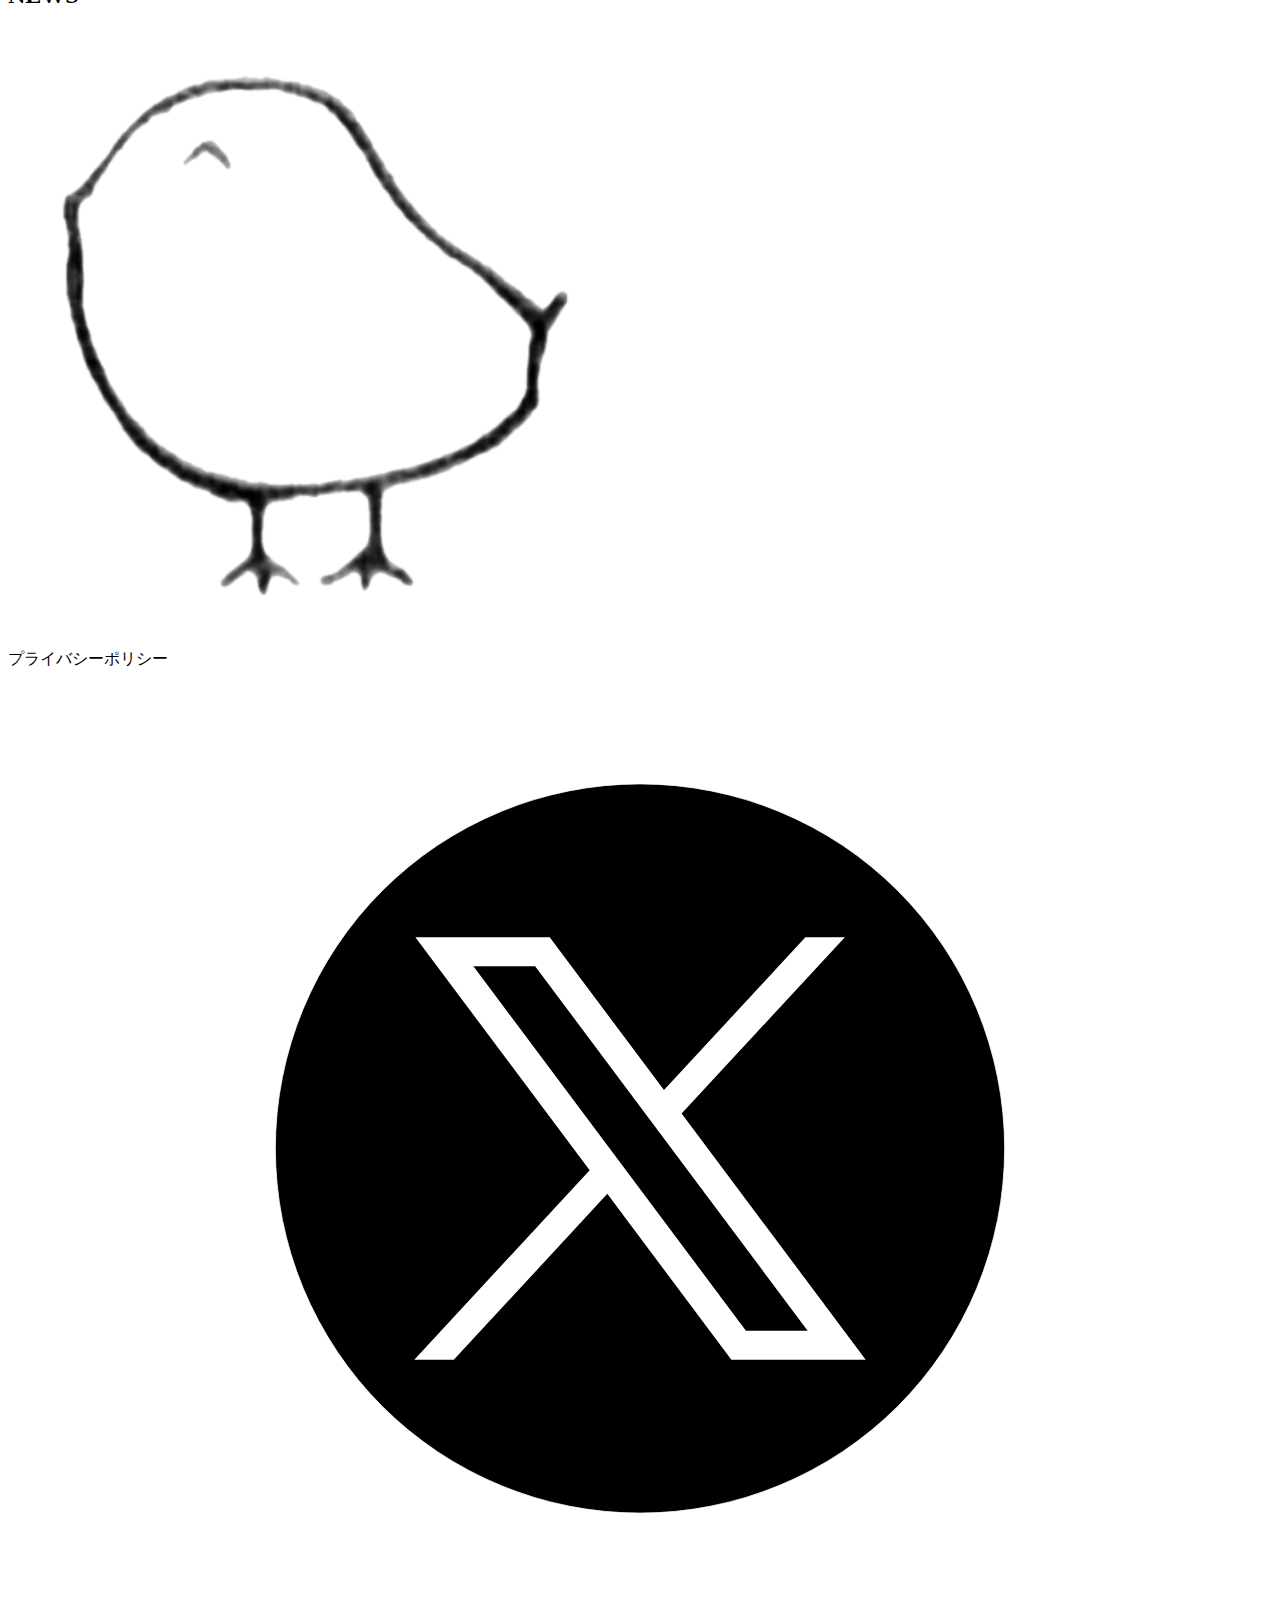
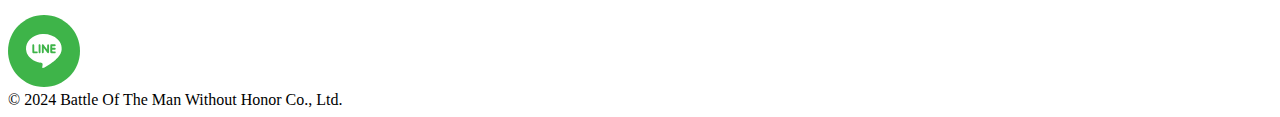
==== commit 3db1ede7: "Merge branch 'develop' into feature/home" ====
--- a/index.html
+++ b/index.html
@@ -43,58 +43,88 @@
   </head>
   <body>
     <header class="header">
-      <div class="header__container">
-        <div class="header__container--left">
-          <div class="header__img-bird">
-            <img src="img/yumetsuma_bird.svg" alt="ゆめつまバード" />
-          </div>
-          <h1 class="header__title-company">
-            株式会社<span class="header__title-jingi">仁義なき漢の戦い</span>
-          </h1>
+      <div class="header__container--left">
+        <div class="header__img-bird">
+          <img src="img/yumetsuma_bird.svg" alt="ゆめつまバード" />
         </div>
+        <h1 class="header__title-company">
+          株式会社<span class="header__title-jingi">仁義なき漢の戦い</span>
+        </h1>
+      </div>
 
-        <div id="headerNavOverlay" class="header__nav-overlay"></div>
-        <ul id="headerNavList" class="header__nav-menu">
-          <li><a href="index.html">ホーム</a></li>
-          <li><a href="company.html">会社情報</a></li>
-          <li><a href="constitution.html">会則</a></li>
-          <li><a href="history.html">年表</a></li>
-          <li><a href="member.html">メンバー</a></li>
-          <li><a href="/#contact">お問い合わせ</a></li>
-        </ul>
+      <div id="hamburgerOpen" class="header__menu--open">
+        <img src="img/hamburger_open.svg" alt="メニュー開く" />
+      </div>
+      <div id="hamburgerClose" class="header__menu--close">
+        <img src="img/hamburger_close.svg" alt="メニュー閉じる" />
+      </div>
 
-        <button id="hamburgerMenu" class="header__menu">
-          <span></span><span></span><span></span>
-        </button>
-      </div>
+      <ul id="headerNavList" class="header__nav-list">
+        <li><a href="index.html">ホーム</a></li>
+        <li><a href="company.html">会社情報</a></li>
+        <li><a href="constitution.html">会則</a></li>
+        <li><a href="history.html">年表</a></li>
+        <li><a href="member.html">メンバー</a></li>
+        <li><a href="contact.html">お問い合わせ</a></li>
+      </ul>
     </header>
 
+    <main>
+      <section id="first-view" class="fv__container">
+        <div class="fv__inner">
+          <div class="slider__container">
+            <div class="slider__image">
+              <img src="img/home/home_slide1.jpg" alt="集合写真" />
+            </div>
+            <div class="slider__image">
+              <img src="img/home/home_slide2.jpg" alt="肩入れた集合写真" />
+            </div>
+            <div class="slider__image">
+              <img src="img/home/home_slide3.jpg" alt="乾杯の写真" />
+            </div>
+          </div>
+          <h2 class="home__text-rules">
+            <span
+              >仁義なき漢の戦いは、<br />
+              社会の課題解決に<br />
+              関する事業を行うために<br />
+              集まって飲酒することを<br />
+              目的とした組織です。</span
+            >
+          </h2>
+        </div>
+      </section>
+
+      <section>
+        <h2 class="home__news-title">NEWS</h2>
+      </section>
+    </main>
+
     <footer class="footer">
-      <div class="footer__container">
-        <div class="footer__container--on">
-          <div class="footer__img-jingi">
-            <img src="img/footer/yumetsuma_bird (1).svg" alt="ゆめつまロゴ" />
-          </div>
-          <button id="textPolicy" class="footer__privacy-policy">
-            プライバシーポリシー
-          </button>
-          <div class="footer__container--left">
-            <a href="https://x.com/JingiNOT" class="footer__icon-x"
-              ><img src="img/footer/icon_X.svg" alt="xへのリンク"
-            /></a>
-            <a
-              href="https://store.line.me/stickershop/product/11275296/ja"
-              class="footer__icon-line"
-              ><img src="img/footer/icon_line.svg" alt="lineへのリンク"
-            /></a>
-          </div>
+      <div class="footer__container--on">
+        <img
+          src="img/footer/yumetsuma_bird (1).svg"
+          class="footer__img-jingi"
+          alt="ゆめつまロゴ"
+        />
+        <p id="textPolicy">プライバシーポリシー</p>
+        <div class="footer__container--left">
+          <a href="https://x.com/JingiNOT" class="footer__icon-x"
+            ><img src="img/footer/icon_X.svg" alt="xへのリンク"
+          /></a>
+          <a
+            href="https://store.line.me/stickershop/product/11275296/ja"
+            class="footer__icon-line"
+            ><img src="img/footer/icon_line.svg" alt="lineへのリンク"
+          /></a>
         </div>
-        <small class="footer__text-copy">
-          &copy; 2024 Battle Of The Man Without Honor Co., Ltd.
-        </small>
+      </div>
+      <div class="footer__text-copy">
+        &copy; 2024 Battle Of The Man Without Honor Co., Ltd.
       </div>
     </footer>
 
+    <script src="js/home.js"></script>
     <script src="js/main.js"></script>
   </body>
 </html>
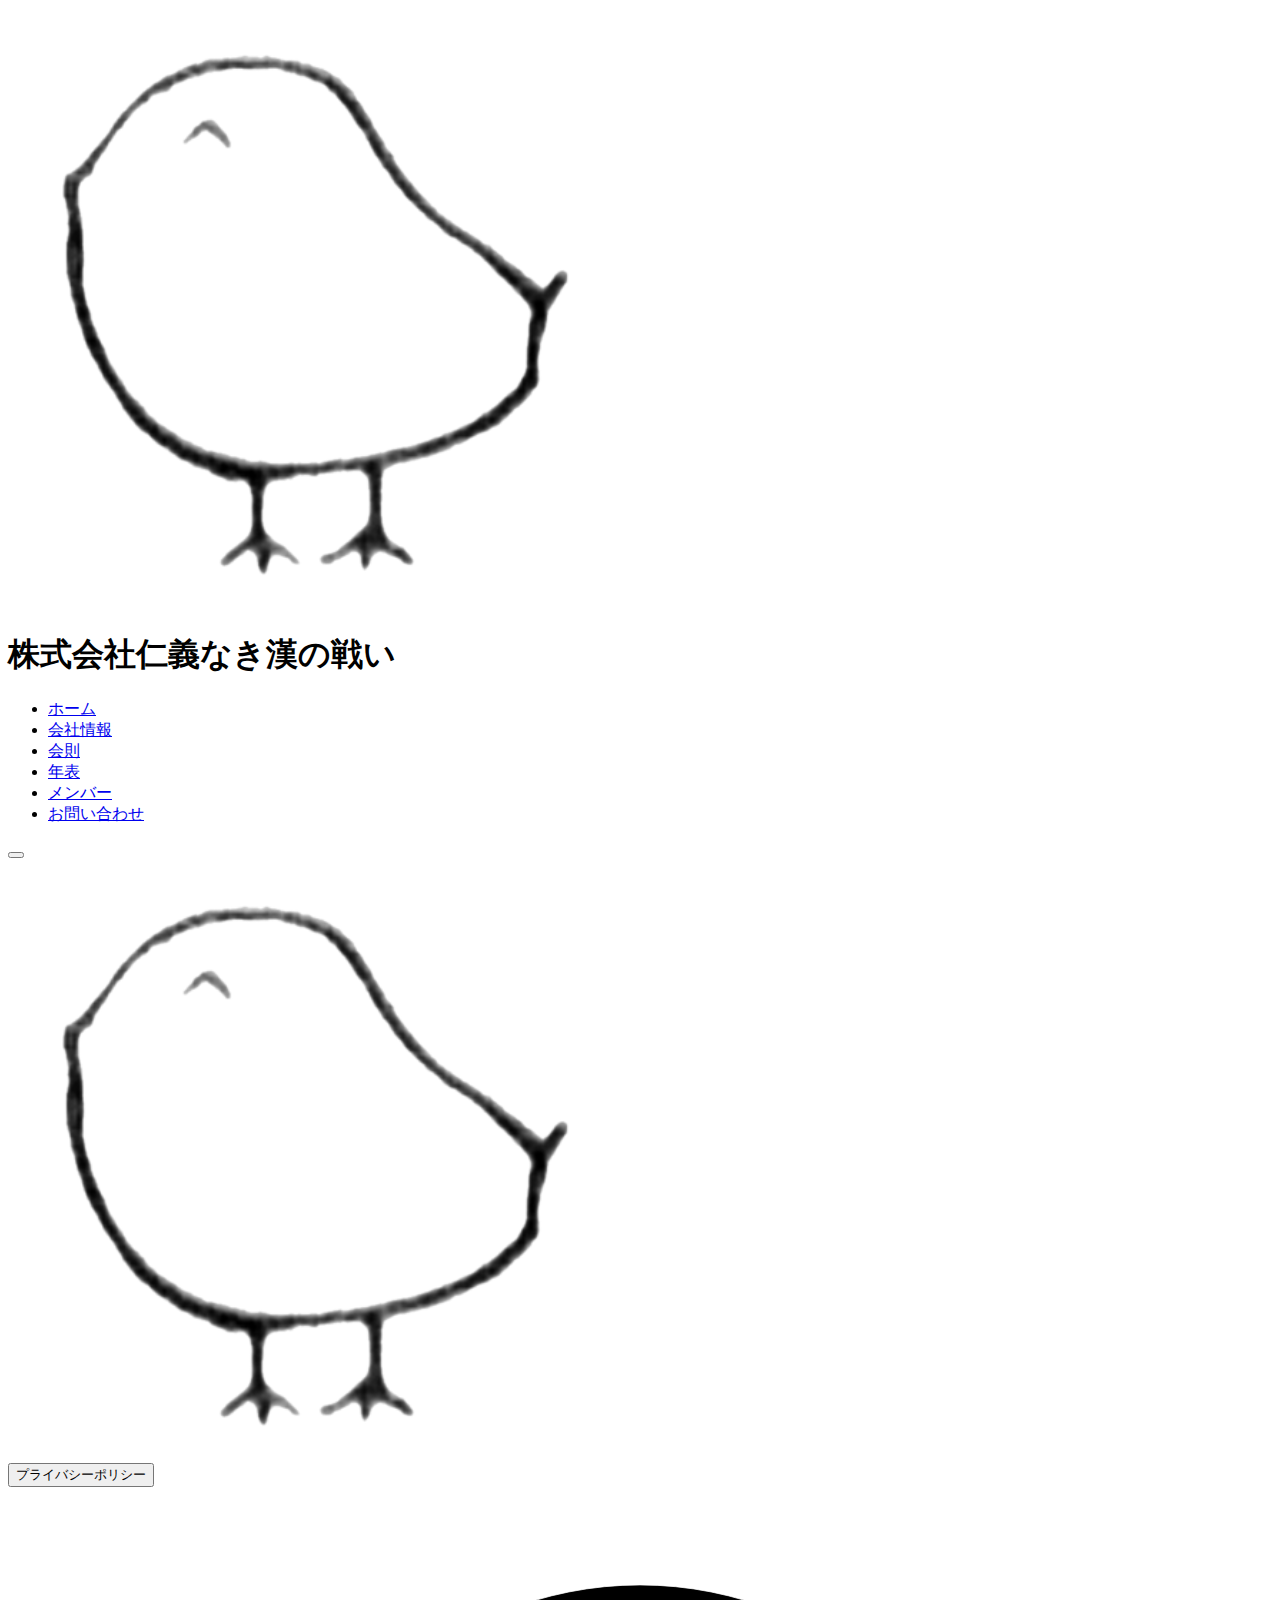
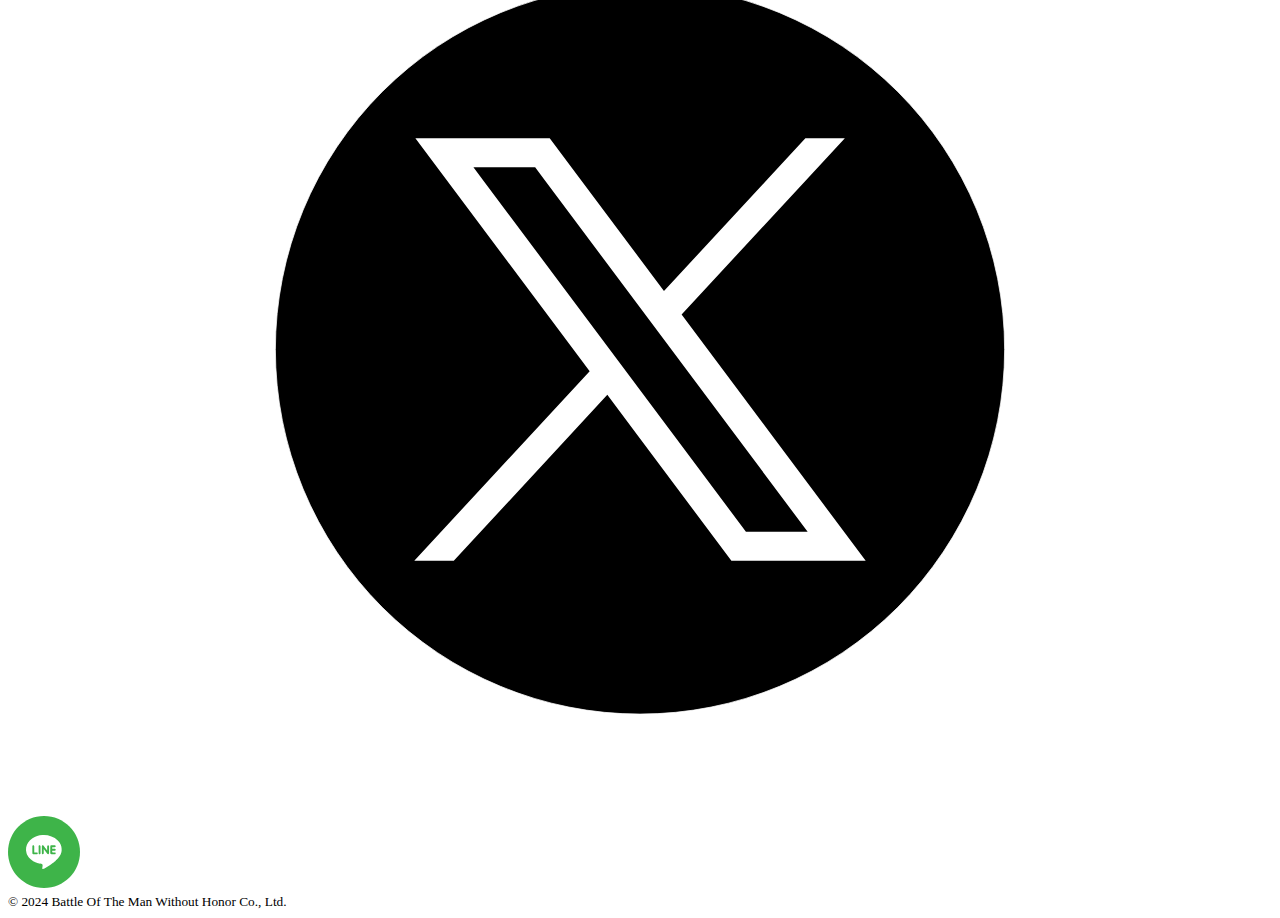
==== commit dfea3187: "Merge branch 'develop' into feature/home" ====
--- a/index.html
+++ b/index.html
@@ -43,88 +43,58 @@
   </head>
   <body>
     <header class="header">
-      <div class="header__container--left">
-        <div class="header__img-bird">
-          <img src="img/yumetsuma_bird.svg" alt="ゆめつまバード" />
+      <div class="header__container">
+        <div class="header__container--left">
+          <div class="header__img-bird">
+            <img src="img/yumetsuma_bird.svg" alt="ゆめつまバード" />
+          </div>
+          <h1 class="header__title-company">
+            株式会社<span class="header__title-jingi">仁義なき漢の戦い</span>
+          </h1>
         </div>
-        <h1 class="header__title-company">
-          株式会社<span class="header__title-jingi">仁義なき漢の戦い</span>
-        </h1>
+
+        <div id="headerNavOverlay" class="header__nav-overlay"></div>
+        <ul id="headerNavList" class="header__nav-menu">
+          <li><a href="index.html">ホーム</a></li>
+          <li><a href="company.html">会社情報</a></li>
+          <li><a href="constitution.html">会則</a></li>
+          <li><a href="history.html">年表</a></li>
+          <li><a href="member.html">メンバー</a></li>
+          <li><a href="/#contact">お問い合わせ</a></li>
+        </ul>
+
+        <button id="hamburgerMenu" class="header__menu">
+          <span></span><span></span><span></span>
+        </button>
       </div>
-
-      <div id="hamburgerOpen" class="header__menu--open">
-        <img src="img/hamburger_open.svg" alt="メニュー開く" />
-      </div>
-      <div id="hamburgerClose" class="header__menu--close">
-        <img src="img/hamburger_close.svg" alt="メニュー閉じる" />
-      </div>
-
-      <ul id="headerNavList" class="header__nav-list">
-        <li><a href="index.html">ホーム</a></li>
-        <li><a href="company.html">会社情報</a></li>
-        <li><a href="constitution.html">会則</a></li>
-        <li><a href="history.html">年表</a></li>
-        <li><a href="member.html">メンバー</a></li>
-        <li><a href="contact.html">お問い合わせ</a></li>
-      </ul>
     </header>
 
-    <main>
-      <section id="first-view" class="fv__container">
-        <div class="fv__inner">
-          <div class="slider__container">
-            <div class="slider__image">
-              <img src="img/home/home_slide1.jpg" alt="集合写真" />
-            </div>
-            <div class="slider__image">
-              <img src="img/home/home_slide2.jpg" alt="肩入れた集合写真" />
-            </div>
-            <div class="slider__image">
-              <img src="img/home/home_slide3.jpg" alt="乾杯の写真" />
-            </div>
+    <footer class="footer">
+      <div class="footer__container">
+        <div class="footer__container--on">
+          <div class="footer__img-jingi">
+            <img src="img/footer/yumetsuma_bird (1).svg" alt="ゆめつまロゴ" />
           </div>
-          <h2 class="home__text-rules">
-            <span
-              >仁義なき漢の戦いは、<br />
-              社会の課題解決に<br />
-              関する事業を行うために<br />
-              集まって飲酒することを<br />
-              目的とした組織です。</span
-            >
-          </h2>
+          <button id="textPolicy" class="footer__privacy-policy">
+            プライバシーポリシー
+          </button>
+          <div class="footer__container--left">
+            <a href="https://x.com/JingiNOT" class="footer__icon-x"
+              ><img src="img/footer/icon_X.svg" alt="xへのリンク"
+            /></a>
+            <a
+              href="https://store.line.me/stickershop/product/11275296/ja"
+              class="footer__icon-line"
+              ><img src="img/footer/icon_line.svg" alt="lineへのリンク"
+            /></a>
+          </div>
         </div>
-      </section>
-
-      <section>
-        <h2 class="home__news-title">NEWS</h2>
-      </section>
-    </main>
-
-    <footer class="footer">
-      <div class="footer__container--on">
-        <img
-          src="img/footer/yumetsuma_bird (1).svg"
-          class="footer__img-jingi"
-          alt="ゆめつまロゴ"
-        />
-        <p id="textPolicy">プライバシーポリシー</p>
-        <div class="footer__container--left">
-          <a href="https://x.com/JingiNOT" class="footer__icon-x"
-            ><img src="img/footer/icon_X.svg" alt="xへのリンク"
-          /></a>
-          <a
-            href="https://store.line.me/stickershop/product/11275296/ja"
-            class="footer__icon-line"
-            ><img src="img/footer/icon_line.svg" alt="lineへのリンク"
-          /></a>
-        </div>
-      </div>
-      <div class="footer__text-copy">
-        &copy; 2024 Battle Of The Man Without Honor Co., Ltd.
+        <small class="footer__text-copy">
+          &copy; 2024 Battle Of The Man Without Honor Co., Ltd.
+        </small>
       </div>
     </footer>
 
-    <script src="js/home.js"></script>
     <script src="js/main.js"></script>
   </body>
 </html>
